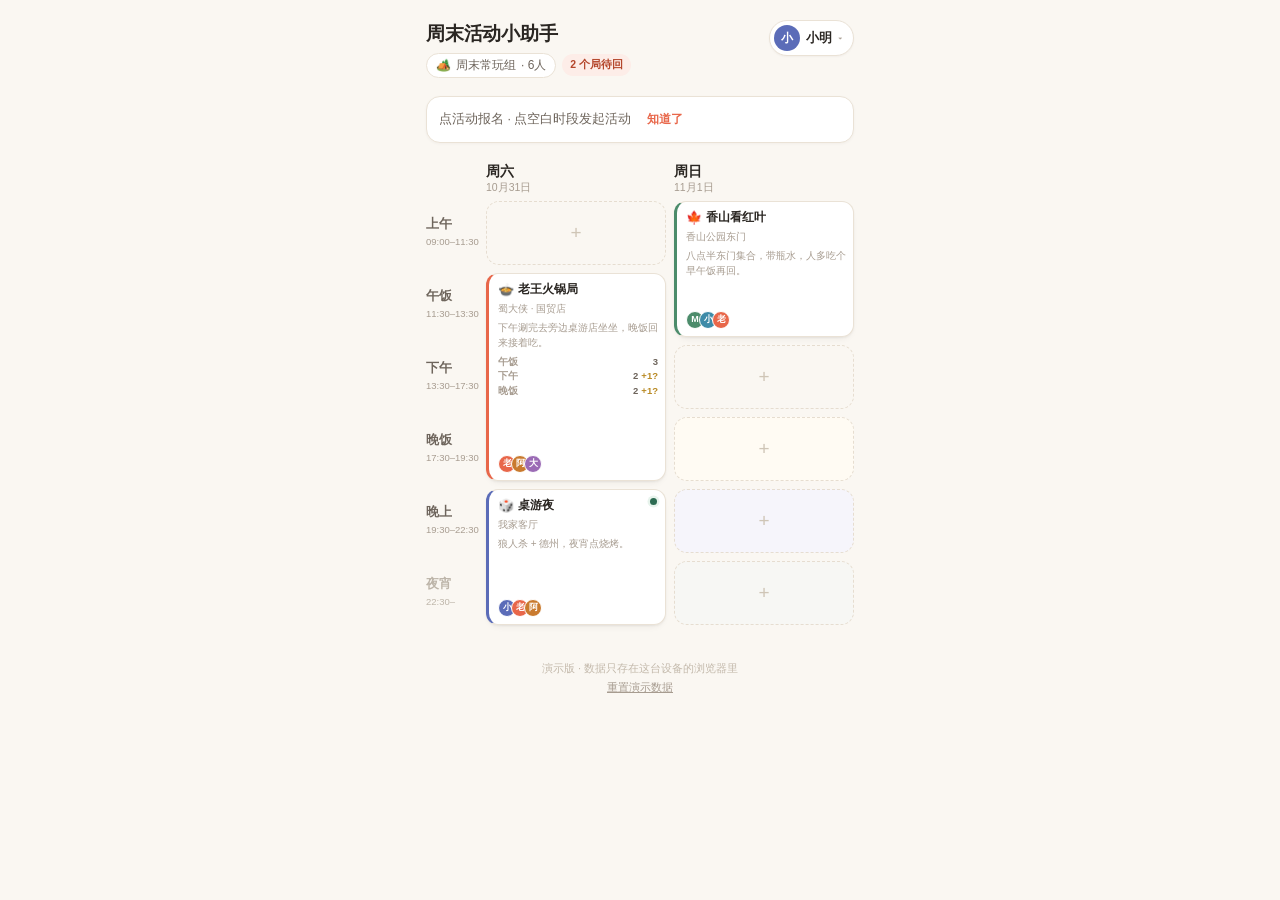
==== index.html @ 02380b5f "Add files via upload" ====
<!DOCTYPE html>
<html lang="zh-CN">
<head>
<meta charset="UTF-8">
<meta name="viewport" content="width=device-width, initial-scale=1, viewport-fit=cover">
<meta name="theme-color" content="#FAF7F2">
<title>周末活动小助手</title>
<style>
:root{
  --bg:#FAF7F2;
  --card:#FFFFFF;
  --ink:#2A2622;
  --ink2:#6E655C;
  --ink3:#A79C90;
  --line:#EAE2D6;
  --accent:#E8674A;
  --accent-soft:#FDEDE8;
  --green:#3E7C68;
  --meal:#FFFBF3;
  --night:#F6F5FB;
  --late:#F7F7F4;
  --radius:16px;
  --font:-apple-system,BlinkMacSystemFont,"PingFang SC","Microsoft YaHei","Segoe UI",sans-serif;
}
*{box-sizing:border-box;-webkit-tap-highlight-color:transparent}
html,body{margin:0;padding:0}
body{
  background:var(--bg);color:var(--ink);font-family:var(--font);
  font-size:15px;line-height:1.5;overscroll-behavior-y:contain;
  -webkit-font-smoothing:antialiased;
}
button{font-family:inherit;font-size:inherit;color:inherit;border:none;background:none;padding:0;cursor:pointer}
input{font-family:inherit;font-size:inherit;color:inherit}

.app{max-width:460px;margin:0 auto;padding:0 16px calc(96px + env(safe-area-inset-bottom))}

/* ---------- 顶部 ---------- */
.topbar{display:flex;align-items:flex-start;justify-content:space-between;gap:12px;padding:20px 0 4px}
.topbar-left{flex:1;min-width:0}
.brand{font-size:19px;font-weight:700;letter-spacing:-.2px}
.brand small{font-weight:500;color:var(--ink3);font-size:12px;margin-left:6px;letter-spacing:0}
.subline{margin-top:4px;font-size:12.5px;color:var(--ink2);display:flex;align-items:center;gap:6px;flex-wrap:wrap}
.group-chip{display:inline-flex;align-items:center;gap:5px;background:#fff;border:1px solid var(--line);border-radius:999px;padding:3px 9px;font-size:12px;color:var(--ink2)}
.group-chip:active{background:#F3EEE6}
.me-chip{display:flex;align-items:center;gap:6px;background:#fff;border:1px solid var(--line);border-radius:999px;padding:4px 10px 4px 4px;flex:none;box-shadow:0 1px 2px rgba(42,38,34,.04)}
.me-chip:active{background:#F7F3EC}
.me-chip .nm{font-size:12.5px;font-weight:600;max-width:64px;overflow:hidden;text-overflow:ellipsis;white-space:nowrap}
.me-chip .caret{font-size:9px;color:var(--ink3)}

.avatar{
  width:26px;height:26px;border-radius:50%;display:inline-grid;place-items:center;
  font-size:11.5px;font-weight:700;color:#fff;flex:none;letter-spacing:0;
}
.avatar.sm{width:22px;height:22px;font-size:10.5px}

/* ---------- 提示条 ---------- */
.hint{
  display:flex;align-items:center;gap:10px;background:#fff;border:1px solid var(--line);
  border-radius:14px;padding:10px 12px;margin-top:14px;font-size:12.5px;color:var(--ink2);
  box-shadow:0 1px 3px rgba(42,38,34,.04);line-height:1.45;
}
.hint b{color:var(--ink);font-weight:600}
.hint button{flex:none;font-size:12px;color:var(--accent);font-weight:600;padding:4px 6px}
.pending-note{
  display:inline-flex;align-items:center;gap:3px;
  font-size:10.5px;color:#B4462B;background:var(--accent-soft);
  border-radius:999px;padding:3px 8px;font-weight:600;white-space:nowrap;
}
.pending-note b{font-weight:800}

/* ---------- 日期 ---------- */
.day{margin-top:22px}
.day-head{display:flex;align-items:baseline;gap:8px;margin-bottom:10px;padding-left:2px}
.day-name{font-size:15px;font-weight:700}
.day-date{font-size:12.5px;color:var(--ink3);font-variant-numeric:tabular-nums}
.day-tag{margin-left:auto;font-size:11px;color:var(--ink3);background:#fff;border:1px solid var(--line);border-radius:999px;padding:2px 8px}

/* ---------- 周视图 ---------- */
.week{margin-top:20px}
.week-head{display:grid;grid-template-columns:52px 1fr 1fr;gap:8px;align-items:end;padding-bottom:7px}
.wh-day{display:flex;flex-direction:column;line-height:1.2;min-width:0}
.wh-day b{font-size:14px;font-weight:700}
.wh-day span{font-size:10.5px;color:var(--ink3);margin-top:2px;font-variant-numeric:tabular-nums}
.week-grid{display:grid;grid-template-columns:52px 1fr 1fr;grid-auto-rows:64px;gap:8px;position:relative}

.slot-label{display:flex;flex-direction:column;justify-content:center;padding-right:2px;min-width:0}
.slot-label .bl{font-size:12.5px;font-weight:650;color:var(--ink2);white-space:nowrap;line-height:1.2}
.slot-label .bt{font-size:9.5px;color:var(--ink3);font-variant-numeric:tabular-nums;margin-top:3px;white-space:nowrap}
.slot-label[data-kind="late"] .bl,.slot-label[data-kind="late"] .bt{color:#BDB5A9}

.slot{
  border-radius:13px;border:1.5px dashed transparent;position:relative;
  z-index:0;transition:background .14s,border-color .14s,box-shadow .14s;
}
.slot[data-kind="meal"]{background:var(--meal)}
.slot[data-kind="night"]{background:var(--night)}
.slot[data-kind="late"]{background:var(--late)}
.slot.free{border-color:#E6DDD0}
.slot.free::after{
  content:"+";position:absolute;inset:0;display:grid;place-items:center;
  font-size:19px;font-weight:300;color:#CFC5B6;
}
.slot.free:active{background:#F5EFE5}
.slot.insel{background:var(--accent-soft);border-color:var(--accent);border-style:solid;box-shadow:0 0 0 3px rgba(232,103,74,.10)}
.slot.insel::after{color:var(--accent);font-weight:400}
.slot.taken{background:transparent;border-color:transparent}

/* ---------- 活动卡片 ---------- */
.act{
  position:relative;z-index:1;display:flex;flex-direction:column;
  background:var(--card);border-radius:12px;border:1px solid var(--line);
  border-left:3px solid var(--c,var(--accent));
  padding:8px 7px 7px 9px;overflow:hidden;text-align:left;
  box-shadow:0 1px 2px rgba(42,38,34,.05),0 4px 10px -6px rgba(42,38,34,.16);
  transition:transform .12s;
}
.act:active{transform:scale(.97)}
.act-top{display:flex;align-items:flex-start;gap:4px;min-width:0;padding-right:11px}
.act-emoji{font-size:13px;line-height:1.25;flex:none}
.act-name{
  font-size:12px;font-weight:700;letter-spacing:-.1px;line-height:1.3;
  display:-webkit-box;-webkit-line-clamp:2;-webkit-box-orient:vertical;overflow:hidden;
}
.act-place{margin-top:3px;font-size:10px;color:var(--ink3);white-space:nowrap;overflow:hidden;text-overflow:ellipsis}
.act-bottom{margin-top:auto;padding-top:5px;display:flex;align-items:center;gap:4px}
.pile{display:flex;align-items:center;min-width:0}
.pile .avatar{width:18px;height:18px;font-size:9px;border:1.5px solid #fff;margin-left:-5px}
.pile .avatar:first-child{margin-left:0}
.pile .more{
  width:18px;height:18px;border-radius:50%;background:#F1EBE2;color:var(--ink2);
  display:inline-grid;place-items:center;font-size:8.5px;font-weight:700;border:1.5px solid #fff;margin-left:-5px;
}
.st-dot{position:absolute;top:8px;right:8px;width:7px;height:7px;border-radius:50%;flex:none}
.st-dot.in{background:#2C6B52;box-shadow:0 0 0 2.5px #E7F3EC}
.st-dot.maybe{background:#D9A93C;box-shadow:0 0 0 2.5px #FFF4DC}
.act[data-span="1"] .act-place{display:none}
.act[data-span="1"] .act-name{font-size:11.5px}
.act-note{
  margin-top:5px;font-size:10px;color:var(--ink3);line-height:1.45;
  display:-webkit-box;-webkit-line-clamp:3;-webkit-box-orient:vertical;overflow:hidden;
}
.mini-segs{margin-top:6px;display:flex;flex-direction:column;gap:2px}
.mseg{display:flex;align-items:center;gap:3px;font-size:9.5px;color:var(--ink3);line-height:1.3}
.mseg .ml{flex:1;font-weight:600;white-space:nowrap;overflow:hidden;text-overflow:ellipsis}
.mseg .mn{font-weight:700;color:var(--ink2);font-variant-numeric:tabular-nums}
.mseg .mq{color:#B98A24;font-weight:600}
.mseg.mi-in .mn{color:#2C6B52}
.mseg.mi-maybe .mn{color:#9A6B12}
.act[data-span="1"] .act-note,
.act[data-span="1"] .mini-segs{display:none}

.act[data-span="1"] .act-sub{display:none}
.act[data-span="1"] .act-note{display:none}
.act-segs{margin-top:10px;display:flex;gap:5px;flex-wrap:wrap}
.seg{display:inline-flex;align-items:center;gap:3px;background:#F6F1E8;border-radius:7px;padding:2px 6px;font-size:10.5px;color:var(--ink3);line-height:1.45;white-space:nowrap}
.seg .sl{font-weight:600}
.seg .sn{font-weight:700;color:var(--ink2);font-variant-numeric:tabular-nums}
.seg .q{color:#B98A24;font-weight:600}
.seg.mine-in{background:#E7F3EC;color:#2C6B52}
.seg.mine-in .sn{color:#2C6B52}
.seg.mine-maybe{background:#FFF4DC;color:#9A6B12}
.seg.mine-maybe .sn{color:#9A6B12}
.seg.mine-out{background:#EDE7DD;color:#8A8178}
.seg.mine-out .sn{color:#8A8178}
.seg.ghost{background:transparent;border:1px dashed #D9CFBF;color:var(--ink3)}
.seg.ghost .sn{color:var(--ink3)}
.act[data-span="1"] .act-segs{display:none}
.act[data-span="1"] .act-bottom{padding-top:6px}
.act[data-span="1"] .act-name{font-size:13.5px}
.act[data-span="1"] .act-emoji{font-size:14px}

/* ---------- 选择浮条 ---------- */
.selectbar{
  position:fixed;left:50%;bottom:18px;transform:translate(-50%,calc(100% + 32px));
  width:calc(100% - 32px);max-width:428px;z-index:40;opacity:0;
  background:#2A2622;color:#fff;border-radius:16px;padding:11px 12px 11px 16px;
  display:flex;align-items:center;gap:10px;
  box-shadow:0 10px 30px -8px rgba(42,38,34,.5);
  transition:transform .22s cubic-bezier(.2,.8,.3,1),opacity .18s;
}
.selectbar.on{transform:translate(-50%,0);opacity:1;pointer-events:auto}
.selectbar .txt{flex:1;min-width:0}
.selectbar .t1{font-size:13px;font-weight:650;white-space:nowrap;overflow:hidden;text-overflow:ellipsis}
.selectbar .t2{font-size:11px;color:rgba(255,255,255,.55);margin-top:1px}
.selectbar .go{background:#fff;color:#2A2622;border-radius:11px;padding:8px 14px;font-size:13px;font-weight:700;flex:none}
.selectbar .go:active{background:#EDE7DE}
.selectbar .cancel{color:rgba(255,255,255,.6);font-size:13px;padding:6px;flex:none}

/* ---------- 抽屉 ---------- */
.scrim{
  position:fixed;inset:0;background:rgba(42,38,34,.34);z-index:50;
  opacity:0;pointer-events:none;transition:opacity .22s;
}
.scrim.on{opacity:1;pointer-events:auto}
.sheet{
  position:fixed;left:0;right:0;bottom:0;z-index:60;margin:0 auto;max-width:460px;
  background:var(--bg);border-radius:22px 22px 0 0;
  transform:translateY(102%);transition:transform .26s cubic-bezier(.2,.8,.3,1);
  max-height:88vh;display:flex;flex-direction:column;
  box-shadow:0 -12px 40px -10px rgba(42,38,34,.3);
}
.sheet.on{transform:translateY(0)}
.sheet-handle{width:36px;height:4px;border-radius:99px;background:#DED5C7;margin:9px auto 0;flex:none}
.sheet-head{display:flex;align-items:flex-start;gap:10px;padding:14px 20px 6px;flex:none}
.sheet-title{font-size:18px;font-weight:700;letter-spacing:-.2px;flex:1;min-width:0;line-height:1.35}
.sheet-title .em{margin-right:6px}
.x{width:30px;height:30px;border-radius:50%;background:#EDE6DB;color:var(--ink2);display:grid;place-items:center;font-size:16px;flex:none;margin-top:-1px}
.x:active{background:#E2D9CC}
.sheet-body{padding:4px 20px 26px;overflow-y:auto;-webkit-overflow-scrolling:touch}

.meta-row{display:flex;align-items:flex-start;gap:8px;font-size:13px;color:var(--ink2);margin-top:7px;line-height:1.45}
.meta-row .ic{flex:none;width:16px;text-align:center;opacity:.8}
.note{
  margin-top:12px;background:#fff;border:1px solid var(--line);border-radius:13px;
  padding:10px 12px;font-size:12.5px;color:var(--ink2);line-height:1.55;
}
.sec-h{font-size:12px;font-weight:700;color:var(--ink3);letter-spacing:.06em;margin:22px 0 9px}

/* 参与者分组 */
.bgroup{background:#fff;border:1px solid var(--line);border-radius:13px;padding:10px 12px;margin-bottom:8px}
.bg-head{display:flex;align-items:baseline;gap:7px;font-size:12px;color:var(--ink3);margin-bottom:7px}
.bg-head b{font-size:12.5px;color:var(--ink);font-weight:650}
.bg-head .cnt{margin-left:auto;font-size:11px}
.chips{display:flex;flex-wrap:wrap;gap:6px}
.chip{
  display:inline-flex;align-items:center;gap:5px;background:#F7F2EA;border-radius:999px;
  padding:2px 9px 2px 2px;font-size:12px;color:var(--ink);
}
.chip .avatar{width:20px;height:20px;font-size:9.5px}
.chip.maybe{background:#FFF6E4;color:#8B6314;border:1px dashed #E8CD93;padding:2px 9px}
.chip.maybe .avatar{opacity:.55}
.chip.host::after{content:"发起";font-size:9px;background:var(--accent);color:#fff;border-radius:99px;padding:1px 5px;margin-left:1px}
.chip .q{font-size:10px;opacity:.8}
.empty-note{font-size:12px;color:var(--ink3);padding:2px 0}
.silent{margin-top:9px;font-size:11.5px;color:var(--ink3);line-height:1.5}

/* 我的选择 */
.me-row{
  display:flex;align-items:center;gap:8px;background:#fff;border:1px solid var(--line);
  border-radius:13px;padding:9px 10px 9px 13px;margin-bottom:8px;
}
.me-row .lbl{flex:1;min-width:0}
.me-row .l1{font-size:13px;font-weight:650}
.me-row .l2{font-size:10.5px;color:var(--ink3);margin-top:1px;font-variant-numeric:tabular-nums}
.btn-grp{display:flex;gap:4px;flex:none}
.tbtn{border-radius:9px;padding:6px 9px;font-size:11.5px;font-weight:650;background:#F3EEE6;color:var(--ink2);border:1px solid transparent;transition:all .12s;white-space:nowrap}
.tbtn:active{transform:scale(.96)}
.tbtn.on-in{background:#2C6B52;color:#fff}
.tbtn.on-maybe{background:#FFF0CC;color:#8B6314;border-color:#E8CD93}
.tbtn.on-out{background:#E7E1D7;color:#5F574E}
.legend{display:flex;gap:12px;margin:-3px 0 10px;font-size:10.5px;color:var(--ink3)}
.lg{display:inline-flex;align-items:center;gap:4px}
.lg::before{content:"";width:9px;height:9px;border-radius:3px;display:inline-block;flex:none}
.lg.in::before{background:#2C6B52}
.lg.maybe::before{background:#E8B84B}
.lg.out::before{background:#C3B9AB}
.lg.none::before{background:#fff;border:1px dashed #C3B9AB}

.all-in{
  width:100%;background:#fff;border:1px dashed #D9CFBF;border-radius:13px;padding:10px;
  font-size:12.5px;color:var(--ink2);font-weight:600;margin-top:2px;
}
.all-in:active{background:#F7F2EA}
.share-row{display:flex;gap:8px;margin-top:10px}
.ghost-btn{flex:1;background:#fff;border:1px solid var(--line);border-radius:12px;padding:11px 8px;font-size:12.5px;font-weight:650;color:var(--ink2)}
.ghost-btn:active{background:#F7F2EA}

/* 手动复制弹层 */
.copy-overlay{position:fixed;inset:0;background:rgba(42,38,34,.42);z-index:90;display:grid;place-items:center;padding:20px}
.copy-box{background:var(--bg);border-radius:18px;padding:16px;width:100%;max-width:380px;box-shadow:0 20px 50px rgba(0,0,0,.3)}
.copy-title{font-size:13px;font-weight:650;margin-bottom:10px;color:var(--ink2)}
.copy-box textarea{
  width:100%;height:140px;border:1px solid var(--line);border-radius:12px;padding:11px;
  font-size:13px;line-height:1.6;resize:none;font-family:inherit;background:#fff;outline:none;color:var(--ink);
}
.copy-box .primary{margin-top:12px;box-shadow:none}

/* 创建表单 */
.form-label{font-size:12px;font-weight:700;color:var(--ink3);letter-spacing:.06em;margin:18px 0 8px}
.field{
  width:100%;background:#fff;border:1px solid var(--line);border-radius:13px;
  padding:12px 14px;font-size:15px;outline:none;transition:border-color .15s,box-shadow .15s;
}
.field::placeholder{color:#C3B9AB}
.field:focus{border-color:var(--accent);box-shadow:0 0 0 3px rgba(232,103,74,.10)}
.field.sm{font-size:13.5px;padding:10px 13px;margin-top:8px}
.emoji-row{display:flex;gap:6px;overflow-x:auto;padding:2px 0 4px;scrollbar-width:none}
.emoji-row::-webkit-scrollbar{display:none}
.emoji-pick{
  width:42px;height:42px;flex:none;border-radius:12px;background:#fff;border:1px solid var(--line);
  display:grid;place-items:center;font-size:20px;transition:all .12s;
}
.emoji-pick:active{transform:scale(.94)}
.emoji-pick.on{background:var(--accent-soft);border-color:var(--accent);box-shadow:0 0 0 3px rgba(232,103,74,.1)}
.span-pill{
  display:inline-flex;align-items:center;gap:7px;background:var(--accent-soft);color:#B4462B;
  border-radius:999px;padding:7px 13px;font-size:12.5px;font-weight:650;margin:2px 0 4px;
}
.primary{
  width:100%;background:var(--accent);color:#fff;border-radius:14px;padding:14px;
  font-size:15px;font-weight:700;margin-top:22px;box-shadow:0 6px 16px -6px rgba(232,103,74,.6);
}
.primary:active{background:#D95B3E}
.primary:disabled{background:#E5DDD2;color:#A79C90;box-shadow:none}

/* 人员列表 */
.plist{display:flex;flex-direction:column;gap:6px;margin-top:6px}
.prow{
  display:flex;align-items:center;gap:11px;background:#fff;border:1px solid var(--line);
  border-radius:13px;padding:10px 12px;text-align:left;width:100%;
}
.prow:active{background:#F7F2EA}
.prow .avatar{width:30px;height:30px;font-size:12px}
.prow .nm{font-size:14px;font-weight:600;flex:1}
.prow .tick{font-size:13px;color:var(--accent);font-weight:700}
.prow.on{border-color:var(--accent);background:var(--accent-soft)}
.sub-note{font-size:12px;color:var(--ink3);line-height:1.5;margin:2px 0 10px}

/* 小工具 */
.toast{
  position:fixed;left:50%;bottom:96px;transform:translate(-50%,16px);z-index:80;
  background:rgba(42,38,34,.92);color:#fff;border-radius:12px;padding:9px 15px;font-size:12.5px;
  opacity:0;pointer-events:none;transition:all .2s;white-space:nowrap;max-width:80vw;
}
.toast.on{opacity:1;transform:translate(-50%,0)}
.footer-note{text-align:center;font-size:11px;color:#C3B9AB;margin-top:34px;line-height:1.7}
.footer-note button{color:#A79C90;text-decoration:underline;font-size:11px}

@media (max-width:360px){
  .app{padding-left:12px;padding-right:12px}
  .timeline{grid-auto-rows:72px}
}
</style>
</head>
<body>

<div class="app">
  <header class="topbar">
    <div class="topbar-left">
      <div class="brand">周末活动小助手</div>
      <div class="subline">
        <button class="group-chip" data-action="open-group"><span id="groupEmoji">🏕️</span><span id="groupName">周末常玩组</span><span id="groupCount">· 6人</span></button>
        <span id="pendingMount"></span>
      </div>
    </div>
    <button class="me-chip" data-action="open-me">
      <span class="avatar" id="meAvatar">小</span>
      <span class="nm" id="meName">小明</span>
      <span class="caret">▾</span>
    </button>
  </header>

  <div id="hintMount"></div>
  <main id="days"></main>

  <div class="footer-note" id="footerMount"></div>
</div>

<div class="selectbar" id="selectbar"></div>
<div class="scrim" id="scrim" data-action="close-sheet"></div>
<div class="sheet" id="sheet"></div>
<div class="toast" id="toast"></div>

<script>
/* =========================================================
   周末活动小助手 — 单文件 demo
   数据只存在本机浏览器，没有后端。
   ========================================================= */

const WEEKEND = {
  sat:{ name:"周六", date:"10月31日" },
  sun:{ name:"周日", date:"11月1日" }
};

const BLOCKS = [
  { id:"am",     label:"上午", time:"09:00–11:30", kind:"normal" },
  { id:"lunch",  label:"午饭", time:"11:30–13:30", kind:"meal"   },
  { id:"pm",     label:"下午", time:"13:30–17:30", kind:"normal" },
  { id:"dinner", label:"晚饭", time:"17:30–19:30", kind:"meal"   },
  { id:"eve",    label:"晚上", time:"19:30–22:30", kind:"night"  },
  { id:"late",   label:"夜宵", time:"22:30–",      kind:"late"   }
];

const PEOPLE = [
  { id:"p1", name:"老王",  color:"#E8674A" },
  { id:"p2", name:"阿花",  color:"#C97A2E" },
  { id:"p3", name:"小明",  color:"#5B6CB8" },
  { id:"p4", name:"Momo",  color:"#4C8C6B" },
  { id:"p5", name:"大头",  color:"#9B6BB5" },
  { id:"p6", name:"小鹿",  color:"#3E8BA8" }
];

const STORAGE_KEY = "weekend-helper-v1";

const SEED = {
  groupName:"周末常玩组",
  groupEmoji:"🏕️",
  meId:"p3",
  hintDismissed:false,
  activities:[
    {
      id:"a1", title:"老王火锅局", emoji:"🍲", color:"#E8674A",
      day:"sat", blocks:["lunch","pm","dinner"], host:"p1",
      place:"蜀大侠 · 国贸店",
      note:"下午涮完去旁边桌游店坐坐，晚饭回来接着吃。",
      joined:{
        p1:{ lunch:"in", pm:"in", dinner:"in" },
        p2:{ lunch:"in", pm:"maybe", dinner:"in" },
        p5:{ lunch:"in", pm:"in", dinner:"maybe" }
      }
    },
    {
      id:"a2", title:"香山看红叶", emoji:"🍁", color:"#4C8C6B",
      day:"sun", blocks:["am","lunch"], host:"p4",
      place:"香山公园东门",
      note:"八点半东门集合，带瓶水，人多吃个早午饭再回。",
      joined:{
        p4:{ am:"in", lunch:"in" },
        p6:{ am:"in", lunch:"maybe" },
        p1:{ am:"maybe" }
      }
    },
    {
      id:"a3", title:"桌游夜", emoji:"🎲", color:"#5B6CB8",
      day:"sat", blocks:["eve","late"], host:"p3",
      place:"我家客厅",
      note:"狼人杀 + 德州，夜宵点烧烤。",
      joined:{
        p3:{ eve:"in", late:"maybe" },
        p1:{ eve:"in", late:"in" },
        p2:{ eve:"in" }
      }
    }
  ]
};

/* ---------------- 状态 ---------------- */
let state = loadState();
let sel = null;              // { day, start, end }
let sheetMode = null;        // "detail" | "create" | "me" | "group"
let lastSheetMode = null;
let activeActId = null;
let draft = null;            // { day, blocks:[], emoji, color }

function clone(o){ return JSON.parse(JSON.stringify(o)); }

function loadState(){
  try{
    const raw = localStorage.getItem(STORAGE_KEY);
    if(raw) return JSON.parse(raw);
  }catch(e){}
  return clone(SEED);
}
function saveState(){
  try{ localStorage.setItem(STORAGE_KEY, JSON.stringify(state)); }catch(e){}
}

/* ---------------- 小工具 ---------------- */
function person(id){ return PEOPLE.find(p=>p.id===id) || {id,name:"?",color:"#999"}; }
function actById(id){ return state.activities.find(a=>a.id===id); }
function blockIdx(id){ return BLOCKS.findIndex(b=>b.id===id); }
function blockBy(id){ return BLOCKS[blockIdx(id)]; }
function esc(s){
  return String(s==null?"":s).replace(/[&<>"']/g,c=>({"&":"&amp;","<":"&lt;",">":"&gt;",'"':"&quot;","'":"&#39;"}[c]));
}
function sameDayLabel(day){ return WEEKEND[day].name; }

function spanText(day, blocks){
  if(!blocks || !blocks.length) return "";
  const lo = blockIdx(blocks[0]);
  const hi = blockIdx(blocks[blocks.length-1]);
  const a = BLOCKS[lo], b = BLOCKS[hi];
  const range = lo===hi ? a.label : a.label+"–"+b.label;
  return WEEKEND[day].name + " · " + range;
}
function spanTimeText(blocks){
  const a = BLOCKS[blockIdx(blocks[0])];
  const b = BLOCKS[blockIdx(blocks[blocks.length-1])];
  return a.time.split("–")[0] + "–" + b.time.split("–")[1];
}
function avatarHTML(p, cls){
  return '<span class="avatar '+(cls||"")+'" style="background:'+p.color+'">'+esc(p.name.slice(0,1))+'</span>';
}

function toast(msg){
  const el = document.getElementById("toast");
  el.textContent = msg;
  el.classList.add("on");
  clearTimeout(toast._t);
  toast._t = setTimeout(()=>el.classList.remove("on"), 1800);
}

/* 复制到剪贴板：优先 Clipboard API，失败退回 execCommand */
async function copyText(text){
  try{
    await navigator.clipboard.writeText(text);
    return true;
  }catch(e){}
  try{
    const ta = document.createElement("textarea");
    ta.value = text;
    ta.style.position = "fixed";
    ta.style.top = "-1000px";
    document.body.appendChild(ta);
    ta.select();
    const ok = document.execCommand("copy");
    document.body.removeChild(ta);
    return ok;
  }catch(e){ return false; }
}

function inviteText(a){
  const lines = [];
  lines.push(a.emoji + " " + spanText(a.day, a.blocks) + " · " + a.title);
  if(a.place) lines.push("📍 " + a.place);
  if(a.note) lines.push(a.note);
  const n = Object.keys(a.joined).length;
  lines.push(n ? ("已经 " + n + " 人报名，来不来？") : "来不来？");
  return lines.join("\n");
}

function nudgeText(a){
  const silent = PEOPLE.filter(p => !a.joined[p.id] && p.id !== state.meId);
  return "还差你们 " + silent.length + " 个：" + silent.map(p=>p.name).join("、") + "\n" +
    spanText(a.day, a.blocks) + " · " + a.title + "\n来不来？点开选一下你能去的时段。";
}

/* 自动复制失败时的兜底：给一个可直接全选的文本框 */
function showCopyBox(text){
  const div = document.createElement("div");
  div.className = "copy-overlay";
  div.innerHTML =
    '<div class="copy-box">'+
      '<div class="copy-title">长按全选，复制这段文案</div>'+
      '<textarea readonly></textarea>'+
      '<button class="primary" data-copy-close>好了</button>'+
    '</div>';
  div.querySelector("textarea").value = text;
  document.body.appendChild(div);
  const ta = div.querySelector("textarea");
  setTimeout(()=>{ ta.focus(); ta.select(); }, 40);
  div.addEventListener("click", (e)=>{
    if(e.target === div || e.target.hasAttribute("data-copy-close")) div.remove();
  });
}

/* ---------------- 布局：给活动分配列 ---------------- */
function layoutDay(acts){
  const sorted = acts.slice().sort((a,b)=>blockIdx(a.blocks[0])-blockIdx(b.blocks[0]));
  const laneEnds = [];
  for(const a of sorted){
    const s = blockIdx(a.blocks[0]);
    const e = blockIdx(a.blocks[a.blocks.length-1]);
    let lane = laneEnds.findIndex(end => end < s);
    if(lane === -1){ lane = laneEnds.length; laneEnds.push(-1); }
    laneEnds[lane] = e;
    a._lane = lane; a._start = s; a._end = e;
  }
  return Math.max(1, laneEnds.length);
}

/* ---------------- 渲染：顶部 ---------------- */
function renderHeader(){
  document.getElementById("groupEmoji").textContent = state.groupEmoji;
  document.getElementById("groupName").textContent = state.groupName;
  document.getElementById("groupCount").textContent = "· " + PEOPLE.length + "人";
  const me = person(state.meId);
  const av = document.getElementById("meAvatar");
  av.style.background = me.color;
  av.textContent = me.name.slice(0,1);
  document.getElementById("meName").textContent = me.name;
  document.title = state.groupName + " · 周末活动小助手";

  const pending = state.activities.filter(a => !a.joined[state.meId]);
  const pm = document.getElementById("pendingMount");
  if(pending.length){
    pm.className = "pending-note";
    pm.innerHTML = '<b>'+pending.length+'</b> 个局待回';
  }else{
    pm.className = "";
    pm.innerHTML = "";
  }
}

function renderHint(){
  const m = document.getElementById("hintMount");
  if(state.hintDismissed){ m.innerHTML = ""; return; }
  m.innerHTML =
    '<div class="hint">'+
      '<span>点活动报名 · 点空白时段发起活动</span>'+
      '<button data-action="dismiss-hint">知道了</button>'+
    '</div>';
}

/* ---------------- 渲染：时间轴 ---------------- */
function renderDays(){
  const mount = document.getElementById("days");
  mount.innerHTML = renderWeek() + renderFooter();
}

function renderFooter(){
  return '<div class="footer-note">'+
    '演示版 · 数据只存在这台设备的浏览器里<br>'+
    '<button data-action="reset">重置演示数据</button>'+
  '</div>';
}

/* 周六、周日两列并行 */
function renderWeek(){
  let h = '<section class="week">';

  h += '<div class="week-head"><div></div>'+
       '<div class="wh-day"><b>周六</b><span>10月31日</span></div>'+
       '<div class="wh-day"><b>周日</b><span>11月1日</span></div></div>';

  h += '<div class="week-grid">';

  const occupied = { sat:new Set(), sun:new Set() };
  state.activities.forEach(a => a.blocks.forEach(b => occupied[a.day].add(b)));

  BLOCKS.forEach((b,i)=>{
    h += '<div class="slot-label" data-kind="'+b.kind+'" style="grid-row:'+(i+1)+';grid-column:1">'+
           '<span class="bl">'+b.label+'</span><span class="bt">'+b.time+'</span>'+
         '</div>';

    ["sat","sun"].forEach((day,ci)=>{
      const taken = occupied[day].has(b.id);
      let inSel = false;
      if(sel && sel.day === day){
        const lo = Math.min(sel.start, sel.end), hi = Math.max(sel.start, sel.end);
        inSel = i >= lo && i <= hi;
      }
      const cls = taken ? "slot taken" : ("slot free" + (inSel ? " insel" : ""));
      h += '<div class="'+cls+'" data-day="'+day+'" data-index="'+i+'" data-block="'+b.id+'" data-kind="'+b.kind+'" '+
           'style="grid-row:'+(i+1)+';grid-column:'+(ci+2)+'"></div>';
    });
  });

  ["sat","sun"].forEach((day,ci)=>{
    state.activities.filter(a=>a.day===day).forEach(a=>{
      const s = blockIdx(a.blocks[0]);
      const e = blockIdx(a.blocks[a.blocks.length-1]);
      h += renderActCard(a, ci+2, s, e);
    });
  });

  h += '</div></section>';
  return h;
}

function renderActCard(a, col, s, e){
  const mine = myStatusOf(a);
  const joiners = Object.keys(a.joined).filter(pid =>
    Object.values(a.joined[pid]).some(v => v==="in" || v==="maybe")
  );
  const shown = joiners.slice(0,3);
  const more = joiners.length - shown.length;

  let pile = shown.map(id=>avatarHTML(person(id))).join("");
  if(more > 0) pile += '<span class="more">+'+more+'</span>';

  let dot = "";
  if(mine === "in") dot = '<span class="st-dot in"></span>';
  else if(mine === "maybe") dot = '<span class="st-dot maybe"></span>';

  const span = e - s + 1;
  const noteHTML = (span >= 2 && a.note) ? '<div class="act-note">'+esc(a.note)+'</div>' : '';
  const segsHTML = span >= 3 ? renderMiniSegs(a) : '';

  return '<article class="act" data-action="open-act" data-id="'+a.id+'" data-span="'+span+'" '+
    'style="grid-row:'+(s+1)+'/'+(e+2)+';grid-column:'+col+';--c:'+a.color+'">'+
      dot+
      '<div class="act-top"><span class="act-emoji">'+a.emoji+'</span><span class="act-name">'+esc(a.title)+'</span></div>'+
      (span >= 2 && a.place ? '<div class="act-place">'+esc(a.place)+'</div>' : '')+
      noteHTML+
      segsHTML+
      '<div class="act-bottom"><div class="pile">'+pile+'</div></div>'+
    '</article>';
}

/* 卡片里的迷你分时段人数（窄列竖排） */
function renderMiniSegs(a){
  const rows = a.blocks.map(bid=>{
    const b = blockBy(bid);
    let ins = 0, maybes = 0;
    Object.keys(a.joined).forEach(pid=>{
      const st = a.joined[pid][bid];
      if(st === "in") ins++;
      else if(st === "maybe") maybes++;
    });
    const mine = (a.joined[state.meId] || {})[bid];
    let cls = "";
    if(mine === "in") cls = " mi-in";
    else if(mine === "maybe") cls = " mi-maybe";
    const tail = maybes ? '<span class="mq">+'+maybes+'?</span>' : "";
    return '<div class="mseg'+cls+'"><span class="ml">'+b.label+'</span><span class="mn">'+(ins || "—")+'</span>'+tail+'</div>';
  });
  return '<div class="mini-segs">'+rows.join("")+'</div>';
}

function myStatusOf(a){
  const m = a.joined[state.meId];
  if(!m) return null;
  const vals = Object.values(m);
  if(vals.includes("in")) return "in";
  if(vals.includes("maybe")) return "maybe";
  if(a.blocks.every(b => m[b] === "out")) return "out";
  return null;
}

/* 卡片上的分时段参与概览 */
function renderActSegs(a){
  const rows = a.blocks.map(bid=>{
    const b = blockBy(bid);
    let ins = 0, maybes = 0;
    Object.keys(a.joined).forEach(pid=>{
      const st = a.joined[pid][bid];
      if(st === "in") ins++;
      else if(st === "maybe") maybes++;
    });
    const mine = (a.joined[state.meId] || {})[bid];
    let cls = "";
    if(mine === "in") cls = " mine-in";
    else if(mine === "maybe") cls = " mine-maybe";
    else if(mine === "out") cls = " mine-out";
    const num = ins ? String(ins) : "—";
    const tail = maybes ? '<span class="q">+'+maybes+'?</span>' : "";
    return '<span class="seg'+cls+'"><span class="sl">'+b.label+'</span><span class="sn">'+num+'</span>'+tail+'</span>';
  });
  const silent = Math.max(0, PEOPLE.length - Object.keys(a.joined).length);
  if(silent > 0) rows.push('<span class="seg ghost">还差 '+silent+' 人</span>');
  return '<div class="act-segs">'+rows.join("")+'</div>';
}

/* ---------------- 选择浮条 ---------------- */
function renderSelectBar(){
  const bar = document.getElementById("selectbar");
  if(!sel){ bar.classList.remove("on"); bar.innerHTML=""; return; }

  const lo = Math.min(sel.start, sel.end);
  const hi = Math.max(sel.start, sel.end);
  const blocks = BLOCKS.slice(lo, hi+1).map(b=>b.id);
  const n = hi-lo+1;

  bar.classList.add("on");
  bar.innerHTML =
    '<div class="txt">'+
      '<div class="t1">'+spanText(sel.day, blocks)+'</div>'+
      '<div class="t2">'+n+' 个时段 · '+spanTimeText(blocks)+'</div>'+
    '</div>'+
    '<button class="cancel" data-action="clear-sel">取消</button>'+
    '<button class="go" data-action="new-act">发起活动</button>';
}

/* ---------------- 抽屉 ---------------- */
function openSheet(mode, actId){
  sheetMode = mode;
  activeActId = actId || null;
  document.getElementById("scrim").classList.add("on");
  document.getElementById("sheet").classList.add("on");
  renderSheet();
}
function closeSheet(){
  sheetMode = null; activeActId = null; draft = null;
  document.getElementById("scrim").classList.remove("on");
  document.getElementById("sheet").classList.remove("on");
}

function renderSheet(){
  const sheet = document.getElementById("sheet");
  if(!sheetMode){ sheet.innerHTML = ""; lastSheetMode = null; return; }

  const prevBody = sheet.querySelector(".sheet-body");
  const keepScroll = (lastSheetMode === sheetMode && prevBody) ? prevBody.scrollTop : 0;

  let body = "";
  if(sheetMode==="detail") body = renderDetail(actById(activeActId));
  else if(sheetMode==="create") body = renderCreate();
  else if(sheetMode==="me") body = renderMePicker();
  else if(sheetMode==="group") body = renderGroup();

  sheet.innerHTML = '<div class="sheet-handle"></div>' + body;

  const nextBody = sheet.querySelector(".sheet-body");
  if(nextBody) nextBody.scrollTop = keepScroll;
  lastSheetMode = sheetMode;
}

/* ---------- 活动详情 ---------- */
function renderDetail(a){
  if(!a) return "";
  const entries = Object.keys(a.joined);
  const active = entries.filter(pid => Object.values(a.joined[pid]).some(v => v==="in" || v==="maybe"));
  let inCount = 0, maybeCount = 0;
  active.forEach(pid=>{
    const vals = Object.values(a.joined[pid]);
    if(vals.includes("in")) inCount++;
    else maybeCount++;
  });
  const host = person(a.host);

  let h = '<div class="sheet-head">'+
    '<div class="sheet-title"><span class="em">'+a.emoji+'</span>'+esc(a.title)+'</div>'+
    '<button class="x" data-action="close-sheet">×</button>'+
  '</div>';

  h += '<div class="sheet-body">';
  h += '<div class="meta-row"><span class="ic">🕐</span><span>'+spanText(a.day, a.blocks)+'<br><span style="color:var(--ink3);font-size:12px">'+spanTimeText(a.blocks)+'</span></span></div>';
  h += '<div class="meta-row"><span class="ic">👤</span><span>'+esc(host.name)+' 发起</span></div>';
  if(a.place) h += '<div class="meta-row"><span class="ic">📍</span><span>'+esc(a.place)+'</span></div>';
  if(a.note) h += '<div class="note">'+esc(a.note)+'</div>';

  /* 谁去 */
  h += '<div class="sec-h">谁去 · 确定 '+inCount+(maybeCount?' · 待定 '+maybeCount:'')+'</div>';
  if(!active.length){
    h += '<div class="empty-note">还没有人报名，你可以当第一个。</div>';
  }else{
    a.blocks.forEach(bid=>{
      const b = blockBy(bid);
      const ins = [], maybes = [];
      entries.forEach(pid=>{
        const st = a.joined[pid][bid];
        if(st==="in") ins.push(pid);
        else if(st==="maybe") maybes.push(pid);
      });
      if(!ins.length && !maybes.length) return;

      h += '<div class="bgroup"><div class="bg-head"><b>'+b.label+'</b><span>'+b.time+'</span>'+
           '<span class="cnt">'+(ins.length+maybes.length)+' 人</span></div><div class="chips">';
      ins.forEach(pid=>{
        const p = person(pid);
        h += '<span class="chip '+(pid===a.host?"host":"")+'">'+avatarHTML(p)+esc(p.name)+'</span>';
      });
      maybes.forEach(pid=>{
        const p = person(pid);
        h += '<span class="chip maybe">'+avatarHTML(p)+esc(p.name)+'<span class="q">待定</span></span>';
      });
      h += '</div></div>';
    });

    const silent = PEOPLE.filter(p=>!a.joined[p.id]);
    if(silent.length){
      h += '<div class="silent">还没表态：'+silent.map(p=>esc(p.name)).join("、")+'</div>';
    }
  }

  /* 我的选择 */
  h += '<div class="sec-h">我要参加哪些时段？</div>';
  h += '<div class="legend"><span class="lg in">参加</span><span class="lg maybe">待定</span><span class="lg out">不去</span><span class="lg none">没表态</span></div>';
  const mine = a.joined[state.meId] || {};

  a.blocks.forEach(bid=>{
    const b = blockBy(bid);
    const st = mine[bid] || "";
    h += '<div class="me-row">'+
      '<div class="lbl"><div class="l1">'+b.label+'</div><div class="l2">'+b.time+'</div></div>'+
      '<div class="btn-grp">'+
        '<button class="tbtn '+(st==="in"?"on-in":"")+'" data-action="set-status" data-id="'+a.id+'" data-block="'+bid+'" data-status="in">参加</button>'+
        '<button class="tbtn '+(st==="maybe"?"on-maybe":"")+'" data-action="set-status" data-id="'+a.id+'" data-block="'+bid+'" data-status="maybe">待定</button>'+
        '<button class="tbtn '+(st==="out"?"on-out":"")+'" data-action="set-status" data-id="'+a.id+'" data-block="'+bid+'" data-status="out">不去</button>'+
      '</div>'+
    '</div>';
  });

  h += '<button class="all-in" data-action="all-in" data-id="'+a.id+'">全部时段都参加</button>';

  const silentList = PEOPLE.filter(p=>!a.joined[p.id] && p.id !== state.meId);
  h += '<div class="share-row">';
  h += '<button class="ghost-btn" data-action="copy-invite" data-id="'+a.id+'">复制邀请文案</button>';
  if(silentList.length){
    h += '<button class="ghost-btn" data-action="nudge" data-id="'+a.id+'">催一下 '+silentList.length+' 人</button>';
  }
  h += '</div>';

  h += '</div>';
  return h;
}

/* ---------- 创建活动 ---------- */
function renderCreate(){
  if(!draft) return "";

  const blocks = draft.blocks;
  let h = '<div class="sheet-head">'+
    '<div class="sheet-title">发起新活动</div>'+
    '<button class="x" data-action="close-sheet">×</button>'+
  '</div>';

  h += '<div class="sheet-body">';
  h += '<div class="span-pill">🕐 '+spanText(draft.day, blocks)+'</div>';
  h += '<div style="font-size:11.5px;color:var(--ink3);margin:4px 0 0">'+spanTimeText(blocks)+' · 共 '+blocks.length+' 个时段</div>';

  h += '<div class="form-label">活动名称</div>';
  h += '<input class="field" id="fTitle" maxlength="20" placeholder="比如：老王火锅局" autocomplete="off">';

  h += '<div class="form-label">图标</div>';
  h += '<div class="emoji-row" id="fEmoji">';
  ["🍲","🍜","🍢","🍻","🎲","🎬","🍁","🏸","🥾","🎮","☕","🎤"].forEach(e=>{
    h += '<button class="emoji-pick '+(draft.emoji===e?"on":"")+'" data-action="pick-emoji" data-emoji="'+e+'">'+e+'</button>';
  });
  h += '</div>';

  h += '<div class="form-label">地点（可选）</div>';
  h += '<input class="field sm" id="fPlace" maxlength="24" placeholder="比如：蜀大侠 · 国贸店" autocomplete="off">';

  h += '<div class="form-label">补充说明（可选）</div>';
  h += '<input class="field sm" id="fNote" maxlength="60" placeholder="比如：下午去旁边桌游店" autocomplete="off">';

  h += '<button class="primary" data-action="create-act">发起活动，喊人报名</button>';
  h += '<div class="footer-note" style="margin-top:14px">发起后，群里的人点进活动就能选自己参加哪几段。</div>';
  h += '</div>';
  return h;
}

/* ---------- 身份选择 ---------- */
function renderMePicker(){
  let h = '<div class="sheet-head">'+
    '<div class="sheet-title">你是谁？</div>'+
    '<button class="x" data-action="close-sheet">×</button>'+
  '</div>';
  h += '<div class="sheet-body">';
  h += '<div class="sub-note">正式版里，这一步由微信身份自动完成。demo 里选一个人，体验他的视角。</div>';
  h += '<div class="plist">';
  PEOPLE.forEach(p=>{
    h += '<button class="prow '+(p.id===state.meId?"on":"")+'" data-action="set-me" data-id="'+p.id+'">'+
      avatarHTML(p) + '<span class="nm">'+esc(p.name)+'</span>'+
      (p.id===state.meId?'<span class="tick">当前</span>':'')+
    '</button>';
  });
  h += '</div></div>';
  return h;
}

/* ---------- 群组 ---------- */
function renderGroup(){
  let h = '<div class="sheet-head">'+
    '<div class="sheet-title"><span class="em">'+state.groupEmoji+'</span>'+esc(state.groupName)+'</div>'+
    '<button class="x" data-action="close-sheet">×</button>'+
  '</div>';
  h += '<div class="sheet-body">';
  h += '<div class="sub-note">群里固定这几个人。发活动时不用每次重新找人，一次拉群，之后一直用。</div>';
  h += '<div class="plist">';
  PEOPLE.forEach(p=>{
    h += '<div class="prow">'+avatarHTML(p)+'<span class="nm">'+esc(p.name)+'</span></div>';
  });
  h += '</div>';
  h += '<button class="all-in" style="margin-top:12px" data-action="fake-invite">＋ 邀请朋友加入群组</button>';
  h += '</div>';
  return h;
}

/* ---------------- 事件 ---------------- */
document.addEventListener("click", (e)=>{
  const el = e.target.closest("[data-action]");
  if(!el) return;
  const action = el.dataset.action;

  if(action==="dismiss-hint"){
    state.hintDismissed = true; saveState(); renderHint(); return;
  }
  if(action==="reset"){
    if(confirm("重置为演示数据？你刚才的报名会清掉。")){
      state = clone(SEED); saveState(); sel=null; closeSheet(); renderAll(); toast("已重置");
    }
    return;
  }
  if(action==="open-act"){
    openSheet("detail", el.dataset.id); return;
  }
  if(action==="close-sheet"){ closeSheet(); return; }
  if(action==="open-me"){ openSheet("me"); return; }
  if(action==="open-group"){ openSheet("group"); return; }
  if(action==="fake-invite"){ toast("正式版会生成一个群组链接"); return; }

  if(action==="copy-invite"){
    const a = actById(el.dataset.id);
    if(!a) return;
    const t = inviteText(a);
    copyText(t).then(ok => { if(ok) toast("邀请文案已复制，去群里粘贴"); else showCopyBox(t); });
    return;
  }

  if(action==="nudge"){
    const a = actById(el.dataset.id);
    if(!a) return;
    const t = nudgeText(a);
    copyText(t).then(ok => { if(ok) toast("催办文案已复制，去群里粘贴"); else showCopyBox(t); });
    return;
  }

  if(action==="set-me"){
    state.meId = el.dataset.id; saveState(); renderAll(); renderSheet(); return;
  }

  if(action==="clear-sel"){ sel = null; renderDays(); renderSelectBar(); return; }

  if(action==="new-act"){
    if(!sel) return;
    const lo = Math.min(sel.start, sel.end), hi = Math.max(sel.start, sel.end);
    const blocks = BLOCKS.slice(lo, hi+1).map(b=>b.id);
    // 检查是否和已有活动冲突
    const clash = state.activities.find(a=>a.day===sel.day && a.blocks.some(b=>blocks.includes(b)));
    if(clash){ toast("和「"+clash.title+"」时间重叠了"); return; }
    draft = { day:sel.day, blocks, emoji:"🍲" };
    sel = null;
    renderDays(); renderSelectBar();
    openSheet("create");
    return;
  }

  if(action==="pick-emoji"){
    draft.emoji = el.dataset.emoji;
    // 只更新选中态，避免输入框失焦重渲染
    document.querySelectorAll("#fEmoji .emoji-pick").forEach(b=>{
      b.classList.toggle("on", b.dataset.emoji===draft.emoji);
    });
    return;
  }

  if(action==="create-act"){
    const title = (document.getElementById("fTitle").value || "").trim();
    if(!title){ toast("先给活动起个名字"); document.getElementById("fTitle").focus(); return; }
    const place = (document.getElementById("fPlace").value || "").trim();
    const note  = (document.getElementById("fNote").value || "").trim();
    const colors = ["#E8674A","#4C8C6B","#5B6CB8","#9B6BB5","#C97A2E","#3E8BA8"];

    const a = {
      id:"a"+Date.now(),
      title, emoji:draft.emoji, color:colors[state.activities.length % colors.length],
      day:draft.day, blocks:draft.blocks.slice(), host:state.meId,
      place, note,
      joined:{}
    };
    state.activities.push(a);
    saveState();
    draft = null;
    closeSheet();
    renderAll();
    toast("活动已发起");
    setTimeout(()=>openSheet("detail", a.id), 220);
    return;
  }

  if(action==="set-status"){
    const id = el.dataset.id, bid = el.dataset.block, st = el.dataset.status;
    const a = actById(id); if(!a) return;
    if(!a.joined[state.meId]) a.joined[state.meId] = {};
    const cur = a.joined[state.meId][bid];
    if(cur === st) delete a.joined[state.meId][bid];
    else a.joined[state.meId][bid] = st;
    if(!Object.keys(a.joined[state.meId]).length) delete a.joined[state.meId];
    saveState();
    renderDays();
    renderSheet();
    return;
  }

  if(action==="all-in"){
    const a = actById(el.dataset.id); if(!a) return;
    a.joined[state.meId] = {};
    a.blocks.forEach(b=>{ a.joined[state.meId][b] = "in"; });
    saveState();
    renderDays(); renderSheet(); toast("已全部参加");
    return;
  }
});

/* ---------------- 时间块点选 ---------------- */
document.addEventListener("click", (e)=>{
  const slot = e.target.closest(".slot.free");
  if(!slot) return;
  const day = slot.dataset.day;
  const idx = parseInt(slot.dataset.index,10);

  if(!sel || sel.day !== day){
    sel = { day, start:idx, end:idx };
  }else{
    if(idx === sel.start - 1) sel.start = idx;
    else if(idx === sel.end + 1) sel.end = idx;
    else if(idx >= sel.start && idx <= sel.end){
      if(sel.start === sel.end) sel = null;
      else if(idx === sel.start) sel.start++;
      else if(idx === sel.end) sel.end--;
    }else{
      sel = { day, start:idx, end:idx };
    }
  }
  renderDays();
  renderSelectBar();
});

/* ---------------- 初始化 ---------------- */
function renderAll(){
  renderHeader();
  renderHint();
  renderDays();
  renderSelectBar();
}

renderAll();
</script>
</body>
</html>
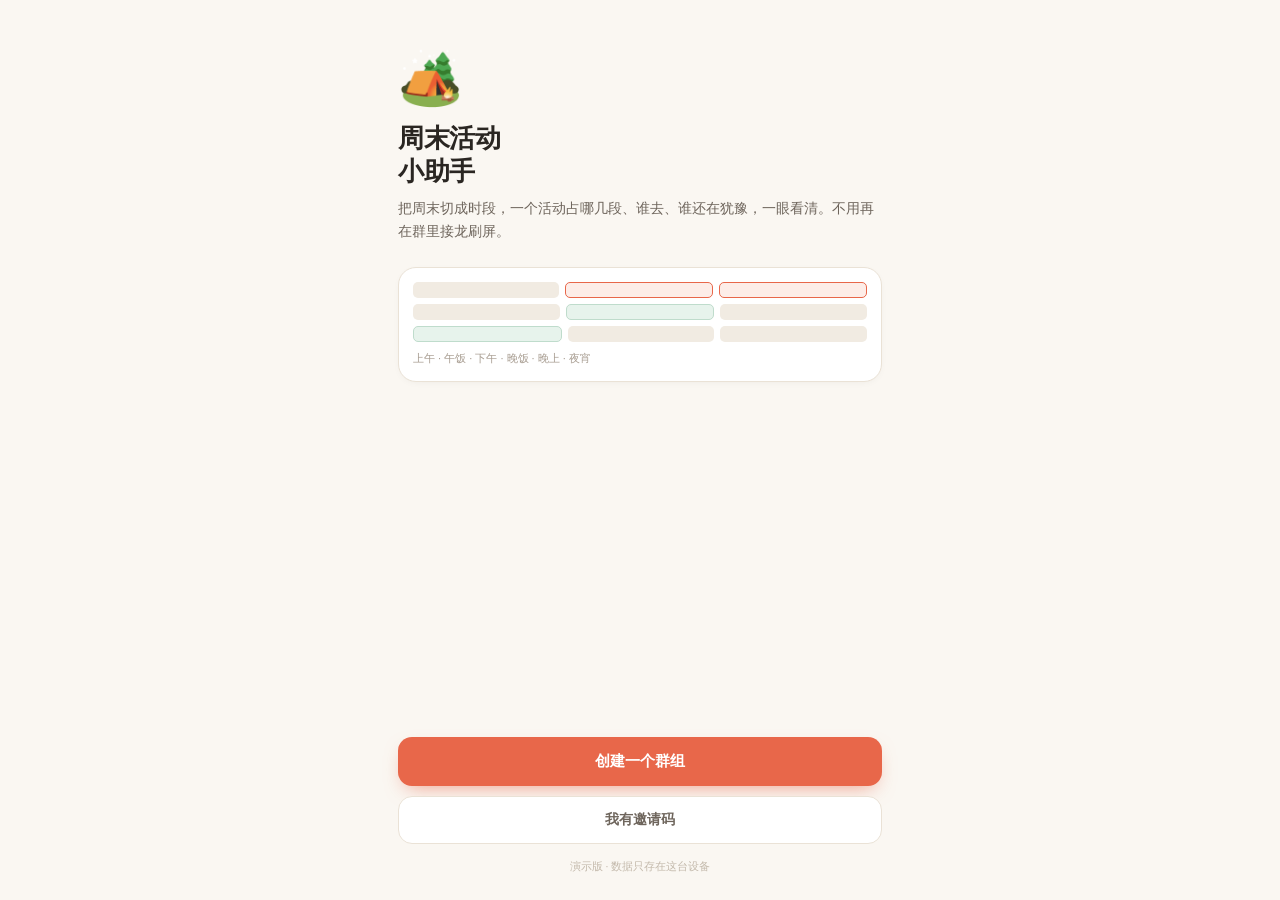
==== commit a8f50665: "Rewrite demo with onboarding, precise timeline and draft-confirm RSVP - Onboarding: welcome, create " ====
--- a/index.html
+++ b/index.html
@@ -2,7 +2,7 @@
 <html lang="zh-CN">
 <head>
 <meta charset="UTF-8">
-<meta name="viewport" content="width=device-width, initial-scale=1, viewport-fit=cover">
+<meta name="viewport" content="width=device-width, initial-scale=1, viewport-fit=cover, maximum-scale=1">
 <meta name="theme-color" content="#FAF7F2">
 <title>周末活动小助手</title>
 <style>
@@ -15,11 +15,10 @@
   --line:#EAE2D6;
   --accent:#E8674A;
   --accent-soft:#FDEDE8;
-  --green:#3E7C68;
-  --meal:#FFFBF3;
-  --night:#F6F5FB;
-  --late:#F7F7F4;
-  --radius:16px;
+  --green:#2C6B52;
+  --green-soft:#E7F3EC;
+  --amber:#9A6B12;
+  --amber-soft:#FFF4DC;
   --font:-apple-system,BlinkMacSystemFont,"PingFang SC","Microsoft YaHei","Segoe UI",sans-serif;
 }
 *{box-sizing:border-box;-webkit-tap-highlight-color:transparent}
@@ -30,1074 +29,1315 @@
   -webkit-font-smoothing:antialiased;
 }
 button{font-family:inherit;font-size:inherit;color:inherit;border:none;background:none;padding:0;cursor:pointer}
-input{font-family:inherit;font-size:inherit;color:inherit}
-
-.app{max-width:460px;margin:0 auto;padding:0 16px calc(96px + env(safe-area-inset-bottom))}
-
-/* ---------- 顶部 ---------- */
-.topbar{display:flex;align-items:flex-start;justify-content:space-between;gap:12px;padding:20px 0 4px}
-.topbar-left{flex:1;min-width:0}
-.brand{font-size:19px;font-weight:700;letter-spacing:-.2px}
-.brand small{font-weight:500;color:var(--ink3);font-size:12px;margin-left:6px;letter-spacing:0}
-.subline{margin-top:4px;font-size:12.5px;color:var(--ink2);display:flex;align-items:center;gap:6px;flex-wrap:wrap}
-.group-chip{display:inline-flex;align-items:center;gap:5px;background:#fff;border:1px solid var(--line);border-radius:999px;padding:3px 9px;font-size:12px;color:var(--ink2)}
-.group-chip:active{background:#F3EEE6}
-.me-chip{display:flex;align-items:center;gap:6px;background:#fff;border:1px solid var(--line);border-radius:999px;padding:4px 10px 4px 4px;flex:none;box-shadow:0 1px 2px rgba(42,38,34,.04)}
-.me-chip:active{background:#F7F3EC}
-.me-chip .nm{font-size:12.5px;font-weight:600;max-width:64px;overflow:hidden;text-overflow:ellipsis;white-space:nowrap}
-.me-chip .caret{font-size:9px;color:var(--ink3)}
-
-.avatar{
-  width:26px;height:26px;border-radius:50%;display:inline-grid;place-items:center;
-  font-size:11.5px;font-weight:700;color:#fff;flex:none;letter-spacing:0;
-}
-.avatar.sm{width:22px;height:22px;font-size:10.5px}
-
-/* ---------- 提示条 ---------- */
-.hint{
-  display:flex;align-items:center;gap:10px;background:#fff;border:1px solid var(--line);
-  border-radius:14px;padding:10px 12px;margin-top:14px;font-size:12.5px;color:var(--ink2);
-  box-shadow:0 1px 3px rgba(42,38,34,.04);line-height:1.45;
-}
-.hint b{color:var(--ink);font-weight:600}
-.hint button{flex:none;font-size:12px;color:var(--accent);font-weight:600;padding:4px 6px}
-.pending-note{
-  display:inline-flex;align-items:center;gap:3px;
-  font-size:10.5px;color:#B4462B;background:var(--accent-soft);
-  border-radius:999px;padding:3px 8px;font-weight:600;white-space:nowrap;
-}
-.pending-note b{font-weight:800}
-
-/* ---------- 日期 ---------- */
-.day{margin-top:22px}
-.day-head{display:flex;align-items:baseline;gap:8px;margin-bottom:10px;padding-left:2px}
-.day-name{font-size:15px;font-weight:700}
-.day-date{font-size:12.5px;color:var(--ink3);font-variant-numeric:tabular-nums}
-.day-tag{margin-left:auto;font-size:11px;color:var(--ink3);background:#fff;border:1px solid var(--line);border-radius:999px;padding:2px 8px}
-
-/* ---------- 周视图 ---------- */
-.week{margin-top:20px}
-.week-head{display:grid;grid-template-columns:52px 1fr 1fr;gap:8px;align-items:end;padding-bottom:7px}
-.wh-day{display:flex;flex-direction:column;line-height:1.2;min-width:0}
-.wh-day b{font-size:14px;font-weight:700}
-.wh-day span{font-size:10.5px;color:var(--ink3);margin-top:2px;font-variant-numeric:tabular-nums}
-.week-grid{display:grid;grid-template-columns:52px 1fr 1fr;grid-auto-rows:64px;gap:8px;position:relative}
-
-.slot-label{display:flex;flex-direction:column;justify-content:center;padding-right:2px;min-width:0}
-.slot-label .bl{font-size:12.5px;font-weight:650;color:var(--ink2);white-space:nowrap;line-height:1.2}
-.slot-label .bt{font-size:9.5px;color:var(--ink3);font-variant-numeric:tabular-nums;margin-top:3px;white-space:nowrap}
-.slot-label[data-kind="late"] .bl,.slot-label[data-kind="late"] .bt{color:#BDB5A9}
-
-.slot{
-  border-radius:13px;border:1.5px dashed transparent;position:relative;
-  z-index:0;transition:background .14s,border-color .14s,box-shadow .14s;
-}
-.slot[data-kind="meal"]{background:var(--meal)}
-.slot[data-kind="night"]{background:var(--night)}
-.slot[data-kind="late"]{background:var(--late)}
-.slot.free{border-color:#E6DDD0}
-.slot.free::after{
-  content:"+";position:absolute;inset:0;display:grid;place-items:center;
-  font-size:19px;font-weight:300;color:#CFC5B6;
-}
-.slot.free:active{background:#F5EFE5}
-.slot.insel{background:var(--accent-soft);border-color:var(--accent);border-style:solid;box-shadow:0 0 0 3px rgba(232,103,74,.10)}
-.slot.insel::after{color:var(--accent);font-weight:400}
-.slot.taken{background:transparent;border-color:transparent}
-
-/* ---------- 活动卡片 ---------- */
-.act{
-  position:relative;z-index:1;display:flex;flex-direction:column;
-  background:var(--card);border-radius:12px;border:1px solid var(--line);
-  border-left:3px solid var(--c,var(--accent));
-  padding:8px 7px 7px 9px;overflow:hidden;text-align:left;
-  box-shadow:0 1px 2px rgba(42,38,34,.05),0 4px 10px -6px rgba(42,38,34,.16);
-  transition:transform .12s;
-}
-.act:active{transform:scale(.97)}
-.act-top{display:flex;align-items:flex-start;gap:4px;min-width:0;padding-right:11px}
-.act-emoji{font-size:13px;line-height:1.25;flex:none}
-.act-name{
-  font-size:12px;font-weight:700;letter-spacing:-.1px;line-height:1.3;
-  display:-webkit-box;-webkit-line-clamp:2;-webkit-box-orient:vertical;overflow:hidden;
-}
-.act-place{margin-top:3px;font-size:10px;color:var(--ink3);white-space:nowrap;overflow:hidden;text-overflow:ellipsis}
-.act-bottom{margin-top:auto;padding-top:5px;display:flex;align-items:center;gap:4px}
-.pile{display:flex;align-items:center;min-width:0}
-.pile .avatar{width:18px;height:18px;font-size:9px;border:1.5px solid #fff;margin-left:-5px}
-.pile .avatar:first-child{margin-left:0}
-.pile .more{
-  width:18px;height:18px;border-radius:50%;background:#F1EBE2;color:var(--ink2);
-  display:inline-grid;place-items:center;font-size:8.5px;font-weight:700;border:1.5px solid #fff;margin-left:-5px;
-}
-.st-dot{position:absolute;top:8px;right:8px;width:7px;height:7px;border-radius:50%;flex:none}
-.st-dot.in{background:#2C6B52;box-shadow:0 0 0 2.5px #E7F3EC}
-.st-dot.maybe{background:#D9A93C;box-shadow:0 0 0 2.5px #FFF4DC}
-.act[data-span="1"] .act-place{display:none}
-.act[data-span="1"] .act-name{font-size:11.5px}
-.act-note{
-  margin-top:5px;font-size:10px;color:var(--ink3);line-height:1.45;
-  display:-webkit-box;-webkit-line-clamp:3;-webkit-box-orient:vertical;overflow:hidden;
-}
-.mini-segs{margin-top:6px;display:flex;flex-direction:column;gap:2px}
-.mseg{display:flex;align-items:center;gap:3px;font-size:9.5px;color:var(--ink3);line-height:1.3}
-.mseg .ml{flex:1;font-weight:600;white-space:nowrap;overflow:hidden;text-overflow:ellipsis}
-.mseg .mn{font-weight:700;color:var(--ink2);font-variant-numeric:tabular-nums}
-.mseg .mq{color:#B98A24;font-weight:600}
-.mseg.mi-in .mn{color:#2C6B52}
-.mseg.mi-maybe .mn{color:#9A6B12}
-.act[data-span="1"] .act-note,
-.act[data-span="1"] .mini-segs{display:none}
-
-.act[data-span="1"] .act-sub{display:none}
-.act[data-span="1"] .act-note{display:none}
-.act-segs{margin-top:10px;display:flex;gap:5px;flex-wrap:wrap}
-.seg{display:inline-flex;align-items:center;gap:3px;background:#F6F1E8;border-radius:7px;padding:2px 6px;font-size:10.5px;color:var(--ink3);line-height:1.45;white-space:nowrap}
-.seg .sl{font-weight:600}
-.seg .sn{font-weight:700;color:var(--ink2);font-variant-numeric:tabular-nums}
-.seg .q{color:#B98A24;font-weight:600}
-.seg.mine-in{background:#E7F3EC;color:#2C6B52}
-.seg.mine-in .sn{color:#2C6B52}
-.seg.mine-maybe{background:#FFF4DC;color:#9A6B12}
-.seg.mine-maybe .sn{color:#9A6B12}
-.seg.mine-out{background:#EDE7DD;color:#8A8178}
-.seg.mine-out .sn{color:#8A8178}
-.seg.ghost{background:transparent;border:1px dashed #D9CFBF;color:var(--ink3)}
-.seg.ghost .sn{color:var(--ink3)}
-.act[data-span="1"] .act-segs{display:none}
-.act[data-span="1"] .act-bottom{padding-top:6px}
-.act[data-span="1"] .act-name{font-size:13.5px}
-.act[data-span="1"] .act-emoji{font-size:14px}
-
-/* ---------- 选择浮条 ---------- */
-.selectbar{
-  position:fixed;left:50%;bottom:18px;transform:translate(-50%,calc(100% + 32px));
-  width:calc(100% - 32px);max-width:428px;z-index:40;opacity:0;
-  background:#2A2622;color:#fff;border-radius:16px;padding:11px 12px 11px 16px;
-  display:flex;align-items:center;gap:10px;
-  box-shadow:0 10px 30px -8px rgba(42,38,34,.5);
-  transition:transform .22s cubic-bezier(.2,.8,.3,1),opacity .18s;
-}
-.selectbar.on{transform:translate(-50%,0);opacity:1;pointer-events:auto}
-.selectbar .txt{flex:1;min-width:0}
-.selectbar .t1{font-size:13px;font-weight:650;white-space:nowrap;overflow:hidden;text-overflow:ellipsis}
-.selectbar .t2{font-size:11px;color:rgba(255,255,255,.55);margin-top:1px}
-.selectbar .go{background:#fff;color:#2A2622;border-radius:11px;padding:8px 14px;font-size:13px;font-weight:700;flex:none}
-.selectbar .go:active{background:#EDE7DE}
-.selectbar .cancel{color:rgba(255,255,255,.6);font-size:13px;padding:6px;flex:none}
-
-/* ---------- 抽屉 ---------- */
-.scrim{
-  position:fixed;inset:0;background:rgba(42,38,34,.34);z-index:50;
-  opacity:0;pointer-events:none;transition:opacity .22s;
-}
-.scrim.on{opacity:1;pointer-events:auto}
-.sheet{
-  position:fixed;left:0;right:0;bottom:0;z-index:60;margin:0 auto;max-width:460px;
-  background:var(--bg);border-radius:22px 22px 0 0;
-  transform:translateY(102%);transition:transform .26s cubic-bezier(.2,.8,.3,1);
-  max-height:88vh;display:flex;flex-direction:column;
-  box-shadow:0 -12px 40px -10px rgba(42,38,34,.3);
-}
-.sheet.on{transform:translateY(0)}
-.sheet-handle{width:36px;height:4px;border-radius:99px;background:#DED5C7;margin:9px auto 0;flex:none}
-.sheet-head{display:flex;align-items:flex-start;gap:10px;padding:14px 20px 6px;flex:none}
-.sheet-title{font-size:18px;font-weight:700;letter-spacing:-.2px;flex:1;min-width:0;line-height:1.35}
-.sheet-title .em{margin-right:6px}
-.x{width:30px;height:30px;border-radius:50%;background:#EDE6DB;color:var(--ink2);display:grid;place-items:center;font-size:16px;flex:none;margin-top:-1px}
-.x:active{background:#E2D9CC}
-.sheet-body{padding:4px 20px 26px;overflow-y:auto;-webkit-overflow-scrolling:touch}
-
-.meta-row{display:flex;align-items:flex-start;gap:8px;font-size:13px;color:var(--ink2);margin-top:7px;line-height:1.45}
-.meta-row .ic{flex:none;width:16px;text-align:center;opacity:.8}
-.note{
-  margin-top:12px;background:#fff;border:1px solid var(--line);border-radius:13px;
-  padding:10px 12px;font-size:12.5px;color:var(--ink2);line-height:1.55;
-}
-.sec-h{font-size:12px;font-weight:700;color:var(--ink3);letter-spacing:.06em;margin:22px 0 9px}
-
-/* 参与者分组 */
-.bgroup{background:#fff;border:1px solid var(--line);border-radius:13px;padding:10px 12px;margin-bottom:8px}
-.bg-head{display:flex;align-items:baseline;gap:7px;font-size:12px;color:var(--ink3);margin-bottom:7px}
-.bg-head b{font-size:12.5px;color:var(--ink);font-weight:650}
-.bg-head .cnt{margin-left:auto;font-size:11px}
-.chips{display:flex;flex-wrap:wrap;gap:6px}
-.chip{
-  display:inline-flex;align-items:center;gap:5px;background:#F7F2EA;border-radius:999px;
-  padding:2px 9px 2px 2px;font-size:12px;color:var(--ink);
-}
-.chip .avatar{width:20px;height:20px;font-size:9.5px}
-.chip.maybe{background:#FFF6E4;color:#8B6314;border:1px dashed #E8CD93;padding:2px 9px}
-.chip.maybe .avatar{opacity:.55}
-.chip.host::after{content:"发起";font-size:9px;background:var(--accent);color:#fff;border-radius:99px;padding:1px 5px;margin-left:1px}
-.chip .q{font-size:10px;opacity:.8}
-.empty-note{font-size:12px;color:var(--ink3);padding:2px 0}
-.silent{margin-top:9px;font-size:11.5px;color:var(--ink3);line-height:1.5}
-
-/* 我的选择 */
-.me-row{
-  display:flex;align-items:center;gap:8px;background:#fff;border:1px solid var(--line);
-  border-radius:13px;padding:9px 10px 9px 13px;margin-bottom:8px;
-}
-.me-row .lbl{flex:1;min-width:0}
-.me-row .l1{font-size:13px;font-weight:650}
-.me-row .l2{font-size:10.5px;color:var(--ink3);margin-top:1px;font-variant-numeric:tabular-nums}
-.btn-grp{display:flex;gap:4px;flex:none}
-.tbtn{border-radius:9px;padding:6px 9px;font-size:11.5px;font-weight:650;background:#F3EEE6;color:var(--ink2);border:1px solid transparent;transition:all .12s;white-space:nowrap}
-.tbtn:active{transform:scale(.96)}
-.tbtn.on-in{background:#2C6B52;color:#fff}
-.tbtn.on-maybe{background:#FFF0CC;color:#8B6314;border-color:#E8CD93}
-.tbtn.on-out{background:#E7E1D7;color:#5F574E}
-.legend{display:flex;gap:12px;margin:-3px 0 10px;font-size:10.5px;color:var(--ink3)}
-.lg{display:inline-flex;align-items:center;gap:4px}
-.lg::before{content:"";width:9px;height:9px;border-radius:3px;display:inline-block;flex:none}
-.lg.in::before{background:#2C6B52}
-.lg.maybe::before{background:#E8B84B}
-.lg.out::before{background:#C3B9AB}
-.lg.none::before{background:#fff;border:1px dashed #C3B9AB}
-
-.all-in{
-  width:100%;background:#fff;border:1px dashed #D9CFBF;border-radius:13px;padding:10px;
-  font-size:12.5px;color:var(--ink2);font-weight:600;margin-top:2px;
-}
-.all-in:active{background:#F7F2EA}
-.share-row{display:flex;gap:8px;margin-top:10px}
-.ghost-btn{flex:1;background:#fff;border:1px solid var(--line);border-radius:12px;padding:11px 8px;font-size:12.5px;font-weight:650;color:var(--ink2)}
+input,textarea{font-family:inherit;font-size:inherit;color:inherit}
+
+.screen{max-width:520px;margin:0 auto;padding:0 14px calc(20px + env(safe-area-inset-bottom));min-height:100dvh}
+
+/* ================= 引导页 ================= */
+.onb{padding:52px 18px 24px;max-width:520px;margin:0 auto;display:flex;flex-direction:column;min-height:100dvh}
+.onb-logo{font-size:52px;line-height:1;margin-bottom:18px}
+.onb h1{font-size:26px;line-height:1.25;margin:0 0 10px;letter-spacing:-.5px}
+.onb .lead{font-size:14px;color:var(--ink2);line-height:1.65;margin:0 0 24px}
+.onb-preview{
+  background:#fff;border:1px solid var(--line);border-radius:18px;padding:14px;
+  margin-bottom:26px;box-shadow:0 2px 10px -4px rgba(42,38,34,.08);
+}
+.onb-row{display:flex;gap:6px;margin-bottom:6px}
+.onb-blk{height:16px;border-radius:5px;background:#F1EBE2;flex:1}
+.onb-blk.on{background:var(--accent-soft);border:1px solid var(--accent)}
+.onb-blk.g{background:var(--green-soft);border:1px solid #BFDCCC}
+.onb-cap{font-size:11px;color:var(--ink3);margin-top:8px}
+.onb .spacer{flex:1}
+.primary{
+  width:100%;background:var(--accent);color:#fff;border-radius:14px;padding:15px;
+  font-size:15px;font-weight:700;box-shadow:0 8px 20px -8px rgba(232,103,74,.65);
+}
+.primary:active{background:#D95B3E}
+.primary:disabled{background:#E5DDD2;color:#A79C90;box-shadow:none}
+.ghost-btn{
+  width:100%;background:#fff;border:1px solid var(--line);border-radius:14px;padding:14px;
+  font-size:14px;font-weight:650;color:var(--ink2);margin-top:10px;
+}
 .ghost-btn:active{background:#F7F2EA}
-
-/* 手动复制弹层 */
-.copy-overlay{position:fixed;inset:0;background:rgba(42,38,34,.42);z-index:90;display:grid;place-items:center;padding:20px}
-.copy-box{background:var(--bg);border-radius:18px;padding:16px;width:100%;max-width:380px;box-shadow:0 20px 50px rgba(0,0,0,.3)}
-.copy-title{font-size:13px;font-weight:650;margin-bottom:10px;color:var(--ink2)}
-.copy-box textarea{
-  width:100%;height:140px;border:1px solid var(--line);border-radius:12px;padding:11px;
-  font-size:13px;line-height:1.6;resize:none;font-family:inherit;background:#fff;outline:none;color:var(--ink);
-}
-.copy-box .primary{margin-top:12px;box-shadow:none}
-
-/* 创建表单 */
-.form-label{font-size:12px;font-weight:700;color:var(--ink3);letter-spacing:.06em;margin:18px 0 8px}
+.back{font-size:20px;color:var(--ink3);padding:6px 10px;margin-left:-10px;align-self:flex-start}
+.onb-form{padding-top:22px}
+.onb-form h1{font-size:22px;margin-top:6px}
+.fld-label{font-size:11.5px;font-weight:700;color:var(--ink3);letter-spacing:.06em;margin:19px 0 8px}
 .field{
   width:100%;background:#fff;border:1px solid var(--line);border-radius:13px;
   padding:12px 14px;font-size:15px;outline:none;transition:border-color .15s,box-shadow .15s;
 }
 .field::placeholder{color:#C3B9AB}
 .field:focus{border-color:var(--accent);box-shadow:0 0 0 3px rgba(232,103,74,.10)}
-.field.sm{font-size:13.5px;padding:10px 13px;margin-top:8px}
-.emoji-row{display:flex;gap:6px;overflow-x:auto;padding:2px 0 4px;scrollbar-width:none}
+.field.sm{font-size:13.5px;padding:10px 13px}
+.member-add{display:flex;gap:8px;margin-top:8px}
+.member-add .field{flex:1}
+.member-add button{background:#fff;border:1px solid var(--line);border-radius:13px;padding:0 16px;font-size:13px;font-weight:650;color:var(--ink2)}
+.mlist{display:flex;flex-direction:column;gap:6px;margin-top:10px}
+.mitem{display:flex;align-items:center;gap:10px;background:#fff;border:1px solid var(--line);border-radius:12px;padding:9px 12px}
+.mitem .nm{flex:1;font-size:14px}
+.mitem .del{color:var(--ink3);font-size:18px;padding:0 4px}
+
+/* ================= 顶栏 ================= */
+.topbar{display:flex;align-items:flex-start;justify-content:space-between;gap:10px;padding:14px 0 6px}
+.topbar-left{flex:1;min-width:0}
+.brand{font-size:16px;font-weight:700;letter-spacing:-.2px;display:flex;align-items:center;gap:6px}
+.brand .demo-tag{font-size:8.5px;font-weight:700;letter-spacing:.08em;color:#B4462B;background:var(--accent-soft);border-radius:5px;padding:2px 5px}
+.subline{margin-top:5px;font-size:12px;color:var(--ink2);display:flex;align-items:center;gap:5px;flex-wrap:wrap}
+.group-chip{display:inline-flex;align-items:center;gap:3px;background:#fff;border:1px solid var(--line);border-radius:999px;padding:3px 9px;font-size:11px;color:var(--ink2);max-width:100%}
+.group-chip:active{background:#F3EEE6}
+.group-chip span{white-space:nowrap;overflow:hidden;text-overflow:ellipsis}
+.pending-note{
+  display:inline-flex;align-items:center;gap:3px;
+  font-size:10px;color:#B4462B;background:var(--accent-soft);
+  border-radius:999px;padding:3px 8px;font-weight:600;white-space:nowrap;
+}
+.me-chip{display:flex;align-items:center;gap:5px;background:#fff;border:1px solid var(--line);border-radius:999px;padding:3px 9px 3px 3px;flex:none}
+.me-chip:active{background:#F7F3EC}
+.me-chip .nm{font-size:11.5px;font-weight:600;max-width:52px;overflow:hidden;text-overflow:ellipsis;white-space:nowrap}
+.avatar{width:26px;height:26px;border-radius:50%;display:inline-grid;place-items:center;font-size:11px;font-weight:700;color:#fff;flex:none}
+.avatar.sm{width:20px;height:20px;font-size:9px}
+
+/* ================= 视图切换 ================= */
+.vtabs{display:flex;gap:4px;background:#F1EBE2;border-radius:12px;padding:3px;margin:10px 0 8px}
+.vtabs button{flex:1;border-radius:9px;padding:7px 4px;font-size:12px;font-weight:650;color:var(--ink2)}
+.vtabs button.on{background:#fff;color:var(--ink);box-shadow:0 1px 3px rgba(42,38,34,.12)}
+.vmeta{display:flex;align-items:center;justify-content:space-between;padding:0 2px 7px}
+.vmeta .range{font-size:11.5px;color:var(--ink3)}
+.zoomer{display:flex;align-items:center;gap:2px;background:#fff;border:1px solid var(--line);border-radius:9px;padding:1px}
+.zoomer button{width:26px;height:23px;display:grid;place-items:center;font-size:14px;color:var(--ink2);border-radius:7px}
+.zoomer button:active{background:#F1EBE2}
+
+/* ================= 日历 ================= */
+.cal{position:relative;background:#fff;border:1px solid var(--line);border-radius:16px;overflow:hidden;box-shadow:0 2px 10px -6px rgba(42,38,34,.12)}
+.cal-scroll{overflow:auto;max-height:calc(100dvh - 196px);-webkit-overflow-scrolling:touch}
+.cal-inner{position:relative}
+
+.cal-head{display:flex;position:sticky;top:0;z-index:12;background:#fff;border-bottom:1px solid var(--line)}
+.cal-corner{flex:none;width:46px;border-right:1px solid var(--line);background:#fff;position:sticky;left:0;z-index:13}
+.cal-dayhead{flex:1;min-width:0;padding:6px 3px 5px;text-align:center;border-right:1px solid #F3EDE4;background:#fff;line-height:1.25}
+.cal[data-scroll="1"] .cal-dayhead{flex:none}
+.cal-dayhead:last-child{border-right:none}
+.cal-dayhead b{display:block;font-size:12px;font-weight:700}
+.cal-dayhead span{display:block;font-size:9px;color:var(--ink3);margin-top:1px}
+.cal-dayhead.today b{color:var(--accent)}
+.cal-dayhead.today span{color:var(--accent);opacity:.75}
+
+.cal-body{position:relative;display:flex}
+.gutter{position:sticky;left:0;z-index:8;flex:none;width:46px;background:#fff;border-right:1px solid var(--line)}
+.g-hour{position:absolute;right:5px;transform:translateY(-50%);font-size:9px;color:#B9B0A3;font-variant-numeric:tabular-nums}
+.g-band{position:absolute;left:3px;transform:translateY(2px);font-size:8.5px;font-weight:700;color:#9C9284;white-space:nowrap}
+.g-band[data-kind="meal"]{color:#B98A3C}
+.g-band[data-kind="night"]{color:#7E7BA6}
+.g-band[data-kind="late"]{color:#BDB5A9}
+
+.daycol{position:relative;flex:1;min-width:0;border-right:1px solid #F3EDE4;touch-action:none;user-select:none}
+.cal[data-scroll="1"] .daycol{flex:none}
+.daycol:last-child{border-right:none}
+.band{position:absolute;left:0;right:0;pointer-events:none}
+.band[data-kind="meal"]{background:rgba(232,168,74,.075)}
+.band[data-kind="night"]{background:rgba(110,110,190,.055)}
+.band[data-kind="late"]{background:rgba(90,80,70,.05)}
+.band-line{position:absolute;left:0;right:0;border-top:1px dashed rgba(60,50,40,.09);pointer-events:none}
+.hourline{position:absolute;left:0;right:0;height:0;border-top:1px solid rgba(60,50,40,.055);pointer-events:none}
+.nowline{position:absolute;left:0;right:0;height:2px;background:var(--accent);opacity:.5;z-index:4;pointer-events:none}
+.nowline::before{content:"";position:absolute;left:-3px;top:-3px;width:8px;height:8px;border-radius:50%;background:var(--accent)}
+
+.emptyhint{position:absolute;left:50%;top:50%;transform:translate(-50%,-50%);font-size:10px;color:#D2C8B9;pointer-events:none;white-space:nowrap;text-align:center;line-height:1.5}
+
+.selmask{position:absolute;left:2px;right:2px;z-index:6;pointer-events:none;border-radius:9px;background:rgba(232,103,74,.15);border:1.5px solid var(--accent)}
+.seltag{
+  position:absolute;left:50%;z-index:7;pointer-events:none;transform:translate(-50%,-50%);
+  background:var(--accent);color:#fff;font-size:10px;font-weight:700;
+  border-radius:999px;padding:2px 7px;white-space:nowrap;box-shadow:0 2px 6px rgba(232,103,74,.4);
+}
+
+/* ================= 活动卡片 ================= */
+.card{
+  position:absolute;z-index:5;overflow:hidden;text-align:left;
+  background:#fff;border-radius:9px;border:1px solid var(--line);
+  border-left:3px solid var(--c,var(--accent));
+  padding:5px 6px 4px 7px;
+  box-shadow:0 1px 2px rgba(42,38,34,.05),0 4px 10px -6px rgba(42,38,34,.18);
+  transition:transform .1s;min-height:22px;display:flex;flex-direction:column;
+}
+.card:active{transform:scale(.975)}
+.card .ct{display:flex;align-items:flex-start;gap:3px;min-width:0;padding-right:9px}
+.card .ce{font-size:12px;line-height:1.25;flex:none}
+.card .cn{font-size:12px;font-weight:700;line-height:1.28;letter-spacing:-.1px;display:-webkit-box;-webkit-line-clamp:2;-webkit-box-orient:vertical;overflow:hidden}
+.card .ctime{margin-top:1px;font-size:9.5px;color:var(--ink3);font-variant-numeric:tabular-nums;white-space:nowrap;overflow:hidden;text-overflow:ellipsis}
+.card .cplace{margin-top:1px;font-size:9.5px;color:var(--ink3);white-space:nowrap;overflow:hidden;text-overflow:ellipsis}
+.card .cfoot{margin-top:auto;padding-top:2px;display:flex;align-items:center;gap:3px}
+.pile{display:flex;align-items:center;min-width:0}
+.pile .avatar{width:15px;height:15px;font-size:7.5px;border:1.5px solid #fff;margin-left:-4px}
+.pile .avatar:first-child{margin-left:0}
+.pile .more{width:15px;height:15px;border-radius:50%;background:#F1EBE2;color:var(--ink2);display:inline-grid;place-items:center;font-size:7px;font-weight:700;border:1.5px solid #fff;margin-left:-4px}
+.card .dot{position:absolute;top:5px;right:5px;width:6px;height:6px;border-radius:50%}
+.card .dot.in{background:var(--green);box-shadow:0 0 0 2px var(--green-soft)}
+.card .dot.maybe{background:#D9A93C;box-shadow:0 0 0 2px var(--amber-soft)}
+.card[data-compact="1"] .cplace,.card[data-compact="1"] .ctime,.card[data-compact="1"] .cfoot{display:none}
+.card[data-compact="1"] .cn{-webkit-line-clamp:1}
+.csegs{margin-top:4px;display:flex;flex-direction:column;gap:1px;overflow:hidden}
+.cseg{display:flex;align-items:baseline;gap:3px;font-size:9px;color:var(--ink3);line-height:1.3}
+.cseg span{flex:1;font-weight:600;white-space:nowrap;overflow:hidden;text-overflow:ellipsis}
+.cseg b{font-weight:700;color:var(--ink2);font-variant-numeric:tabular-nums}
+.cseg i{font-style:normal;color:#B98A24;font-weight:600}
+.cseg.mi b{color:var(--green)}
+.cseg.mm b{color:var(--amber)}
+
+/* ================= 底部操作条 ================= */
+.bar{
+  position:fixed;left:50%;bottom:12px;transform:translate(-50%,calc(100% + 30px));
+  width:calc(100% - 24px);max-width:496px;z-index:40;opacity:0;pointer-events:none;
+  background:#2A2622;color:#fff;border-radius:16px;padding:9px 9px 9px 14px;
+  display:flex;align-items:center;gap:9px;
+  box-shadow:0 12px 32px -8px rgba(42,38,34,.5);
+  transition:transform .22s cubic-bezier(.2,.8,.3,1),opacity .18s;
+}
+.bar.on{transform:translate(-50%,0);opacity:1;pointer-events:auto}
+.bar .txt{flex:1;min-width:0}
+.bar .t1{font-size:12.5px;font-weight:650;white-space:nowrap;overflow:hidden;text-overflow:ellipsis}
+.bar .t2{font-size:10px;color:rgba(255,255,255,.55);margin-top:1px}
+.bar .go{background:#fff;color:#2A2622;border-radius:11px;padding:8px 13px;font-size:12.5px;font-weight:700;flex:none}
+.bar .go:active{background:#EDE7DE}
+.bar .cancel{color:rgba(255,255,255,.6);font-size:12.5px;padding:6px;flex:none}
+
+/* ================= 抽屉 ================= */
+.scrim{position:fixed;inset:0;background:rgba(42,38,34,.34);z-index:50;opacity:0;pointer-events:none;transition:opacity .22s}
+.scrim.on{opacity:1;pointer-events:auto}
+.sheet{
+  position:fixed;left:0;right:0;bottom:0;z-index:60;margin:0 auto;max-width:520px;
+  background:var(--bg);border-radius:22px 22px 0 0;
+  transform:translateY(102%);transition:transform .26s cubic-bezier(.2,.8,.3,1);
+  max-height:90dvh;display:flex;flex-direction:column;
+  box-shadow:0 -12px 40px -10px rgba(42,38,34,.3);
+}
+.sheet.on{transform:translateY(0)}
+.sheet-handle{width:36px;height:4px;border-radius:99px;background:#DED5C7;margin:9px auto 0;flex:none}
+.sheet-head{display:flex;align-items:flex-start;gap:10px;padding:12px 18px 4px;flex:none}
+.sheet-title{font-size:17px;font-weight:700;letter-spacing:-.2px;flex:1;min-width:0;line-height:1.35}
+.x{width:30px;height:30px;border-radius:50%;background:#EDE6DB;color:var(--ink2);display:grid;place-items:center;font-size:16px;flex:none;margin-top:-1px}
+.x:active{background:#E2D9CC}
+.sheet-body{padding:4px 18px 18px;overflow-y:auto;-webkit-overflow-scrolling:touch;flex:1}
+
+.meta-row{display:flex;align-items:flex-start;gap:8px;font-size:12.5px;color:var(--ink2);margin-top:5px;line-height:1.45}
+.meta-row .ic{flex:none;width:16px;text-align:center;opacity:.8}
+.note{margin-top:10px;background:#fff;border:1px solid var(--line);border-radius:12px;padding:9px 11px;font-size:12px;color:var(--ink2);line-height:1.55}
+.sec-h{font-size:11px;font-weight:700;color:var(--ink3);letter-spacing:.06em;margin:18px 0 8px}
+
+.bgroup{background:#fff;border:1px solid var(--line);border-radius:12px;padding:8px 10px;margin-bottom:6px}
+.bg-head{display:flex;align-items:baseline;gap:6px;font-size:11px;color:var(--ink3);margin-bottom:6px}
+.bg-head b{font-size:11.5px;color:var(--ink);font-weight:650}
+.bg-head .cnt{margin-left:auto;font-size:10px}
+.chips{display:flex;flex-wrap:wrap;gap:5px}
+.chip{display:inline-flex;align-items:center;gap:4px;background:#F7F2EA;border-radius:999px;padding:2px 8px 2px 2px;font-size:11px;color:var(--ink)}
+.chip .avatar{width:17px;height:17px;font-size:8px}
+.chip.maybe{background:var(--amber-soft);color:var(--amber);border:1px dashed #E8CD93;padding:2px 8px}
+.chip.maybe .avatar{opacity:.55}
+.chip.host::after{content:"发起";font-size:8px;background:var(--accent);color:#fff;border-radius:99px;padding:1px 4px;margin-left:1px}
+.chip .q{font-size:8.5px;opacity:.8}
+.empty-note{font-size:11.5px;color:var(--ink3);padding:2px 0}
+.silent{margin-top:7px;font-size:10.5px;color:var(--ink3);line-height:1.5}
+
+.joinrow{display:flex;align-items:center;gap:6px;background:#fff;border:1px solid var(--line);border-radius:12px;padding:7px 8px 7px 11px;margin-bottom:6px}
+.joinrow .jl{flex:1;min-width:0}
+.joinrow .j1{font-size:12px;font-weight:650}
+.joinrow .j2{font-size:9.5px;color:var(--ink3);margin-top:1px;font-variant-numeric:tabular-nums}
+.tg{display:flex;gap:3px;flex:none}
+.tbtn{border-radius:8px;padding:6px 8px;font-size:10.5px;font-weight:650;background:#F3EEE6;color:var(--ink2);border:1px solid transparent;transition:all .1s;white-space:nowrap}
+.tbtn:active{transform:scale(.95)}
+.tbtn.on-in{background:var(--green);color:#fff}
+.tbtn.on-maybe{background:#FFF0CC;color:var(--amber);border-color:#E8CD93}
+.tbtn.on-out{background:#E7E1D7;color:#5F574E}
+.all-in{width:100%;background:#fff;border:1px dashed #D9CFBF;border-radius:12px;padding:8px;font-size:11.5px;color:var(--ink2);font-weight:600;margin-top:2px}
+.all-in:active{background:#F7F2EA}
+
+.savebar{display:flex;gap:8px;align-items:center;padding:9px 18px calc(12px + env(safe-area-inset-bottom));border-top:1px solid var(--line);background:rgba(250,247,242,.97);flex:none}
+.savebar .dirty{flex:1;font-size:10.5px;color:var(--amber);opacity:0;transition:opacity .15s}
+.savebar.dirty .dirty{opacity:1}
+.savebar .sv{background:var(--accent);color:#fff;border-radius:12px;padding:10px 20px;font-size:13px;font-weight:700;flex:none}
+.savebar .sv:disabled{background:#E5DDD2;color:#A79C90}
+.savebar .cc{background:#fff;border:1px solid var(--line);border-radius:12px;padding:10px 15px;font-size:12.5px;font-weight:650;color:var(--ink2);flex:none}
+
+.span-box{background:var(--accent-soft);border-radius:13px;padding:10px 13px}
+.span-box .big{font-size:19px;font-weight:700;color:#B4462B;font-variant-numeric:tabular-nums;letter-spacing:-.3px}
+.span-box .sub{font-size:10.5px;color:#B4462B;opacity:.7;margin-top:1px}
+.time-edit{display:flex;align-items:center;gap:7px;margin-top:9px}
+.time-edit .tgrp{flex:1;background:#fff;border:1px solid var(--line);border-radius:12px;padding:6px 7px;display:flex;align-items:center;gap:4px}
+.time-edit .tgrp .lab{font-size:9.5px;color:var(--ink3);width:22px;flex:none}
+.time-edit .tgrp .val{flex:1;text-align:center;font-size:14px;font-weight:700;font-variant-numeric:tabular-nums}
+.time-edit .tgrp button{width:28px;height:28px;border-radius:8px;background:#F3EEE6;display:grid;place-items:center;font-size:14px;color:var(--ink2);flex:none}
+.time-edit .tgrp button:active{background:#E7E0D4}
+.emoji-row{display:flex;gap:5px;overflow-x:auto;padding:2px 0 4px;scrollbar-width:none}
 .emoji-row::-webkit-scrollbar{display:none}
-.emoji-pick{
-  width:42px;height:42px;flex:none;border-radius:12px;background:#fff;border:1px solid var(--line);
-  display:grid;place-items:center;font-size:20px;transition:all .12s;
-}
+.emoji-pick{width:38px;height:38px;flex:none;border-radius:11px;background:#fff;border:1px solid var(--line);display:grid;place-items:center;font-size:18px;transition:all .1s}
 .emoji-pick:active{transform:scale(.94)}
 .emoji-pick.on{background:var(--accent-soft);border-color:var(--accent);box-shadow:0 0 0 3px rgba(232,103,74,.1)}
-.span-pill{
-  display:inline-flex;align-items:center;gap:7px;background:var(--accent-soft);color:#B4462B;
-  border-radius:999px;padding:7px 13px;font-size:12.5px;font-weight:650;margin:2px 0 4px;
-}
-.primary{
-  width:100%;background:var(--accent);color:#fff;border-radius:14px;padding:14px;
-  font-size:15px;font-weight:700;margin-top:22px;box-shadow:0 6px 16px -6px rgba(232,103,74,.6);
-}
-.primary:active{background:#D95B3E}
-.primary:disabled{background:#E5DDD2;color:#A79C90;box-shadow:none}
-
-/* 人员列表 */
+.switch-row{display:flex;align-items:center;gap:10px;background:#fff;border:1px solid var(--line);border-radius:12px;padding:10px 12px;margin-top:8px}
+.switch-row .sl{flex:1;min-width:0}
+.switch-row .s1{font-size:12.5px;font-weight:650}
+.switch-row .s2{font-size:10px;color:var(--ink3);margin-top:1px;line-height:1.4}
+.sw{width:42px;height:25px;border-radius:99px;background:#DDD4C7;position:relative;flex:none;transition:background .15s}
+.sw::after{content:"";position:absolute;top:2px;left:2px;width:21px;height:21px;border-radius:50%;background:#fff;transition:transform .15s;box-shadow:0 1px 3px rgba(0,0,0,.2)}
+.sw.on{background:var(--green)}
+.sw.on::after{transform:translateX(17px)}
+
 .plist{display:flex;flex-direction:column;gap:6px;margin-top:6px}
-.prow{
-  display:flex;align-items:center;gap:11px;background:#fff;border:1px solid var(--line);
-  border-radius:13px;padding:10px 12px;text-align:left;width:100%;
-}
+.prow{display:flex;align-items:center;gap:11px;background:#fff;border:1px solid var(--line);border-radius:12px;padding:9px 12px;text-align:left;width:100%}
 .prow:active{background:#F7F2EA}
 .prow .avatar{width:30px;height:30px;font-size:12px}
 .prow .nm{font-size:14px;font-weight:600;flex:1}
-.prow .tick{font-size:13px;color:var(--accent);font-weight:700}
+.prow .tick{font-size:12px;color:var(--accent);font-weight:700}
 .prow.on{border-color:var(--accent);background:var(--accent-soft)}
-.sub-note{font-size:12px;color:var(--ink3);line-height:1.5;margin:2px 0 10px}
-
-/* 小工具 */
+.sub-note{font-size:11.5px;color:var(--ink3);line-height:1.55;margin:2px 0 10px}
+
+.copy-overlay{position:fixed;inset:0;background:rgba(42,38,34,.42);z-index:90;display:grid;place-items:center;padding:20px}
+.copy-box{background:var(--bg);border-radius:18px;padding:16px;width:100%;max-width:380px;box-shadow:0 20px 50px rgba(0,0,0,.3)}
+.copy-title{font-size:12.5px;font-weight:650;margin-bottom:10px;color:var(--ink2)}
+.copy-box textarea{width:100%;height:140px;border:1px solid var(--line);border-radius:12px;padding:11px;font-size:12.5px;line-height:1.6;resize:none;font-family:inherit;background:#fff;outline:none;color:var(--ink)}
+.copy-box .primary{margin-top:12px;box-shadow:none}
+
 .toast{
-  position:fixed;left:50%;bottom:96px;transform:translate(-50%,16px);z-index:80;
-  background:rgba(42,38,34,.92);color:#fff;border-radius:12px;padding:9px 15px;font-size:12.5px;
-  opacity:0;pointer-events:none;transition:all .2s;white-space:nowrap;max-width:80vw;
+  position:fixed;left:50%;bottom:86px;transform:translate(-50%,14px);z-index:95;
+  background:rgba(42,38,34,.94);color:#fff;border-radius:11px;padding:8px 14px;font-size:12px;
+  opacity:0;pointer-events:none;transition:all .2s;white-space:nowrap;max-width:86vw;
 }
 .toast.on{opacity:1;transform:translate(-50%,0)}
-.footer-note{text-align:center;font-size:11px;color:#C3B9AB;margin-top:34px;line-height:1.7}
-.footer-note button{color:#A79C90;text-decoration:underline;font-size:11px}
-
-@media (max-width:360px){
-  .app{padding-left:12px;padding-right:12px}
-  .timeline{grid-auto-rows:72px}
-}
+.footer-note{text-align:center;font-size:10.5px;color:#C3B9AB;margin-top:18px;line-height:1.7}
+.footer-note button{color:#A79C90;text-decoration:underline;font-size:10.5px}
 </style>
 </head>
 <body>
-
-<div class="app">
-  <header class="topbar">
-    <div class="topbar-left">
-      <div class="brand">周末活动小助手</div>
-      <div class="subline">
-        <button class="group-chip" data-action="open-group"><span id="groupEmoji">🏕️</span><span id="groupName">周末常玩组</span><span id="groupCount">· 6人</span></button>
-        <span id="pendingMount"></span>
-      </div>
-    </div>
-    <button class="me-chip" data-action="open-me">
-      <span class="avatar" id="meAvatar">小</span>
-      <span class="nm" id="meName">小明</span>
-      <span class="caret">▾</span>
-    </button>
-  </header>
-
-  <div id="hintMount"></div>
-  <main id="days"></main>
-
-  <div class="footer-note" id="footerMount"></div>
-</div>
-
-<div class="selectbar" id="selectbar"></div>
-<div class="scrim" id="scrim" data-action="close-sheet"></div>
+<div id="screen"></div>
+<div class="bar" id="bar"></div>
+<div class="scrim" id="scrim"></div>
 <div class="sheet" id="sheet"></div>
 <div class="toast" id="toast"></div>
-
 <script>
 /* =========================================================
-   周末活动小助手 — 单文件 demo
-   数据只存在本机浏览器，没有后端。
+   周末活动小助手 v4
+   单文件 demo：引导 → 群组 → 连续时间轴 → 活动报名
    ========================================================= */
 
-const WEEKEND = {
-  sat:{ name:"周六", date:"10月31日" },
-  sun:{ name:"周日", date:"11月1日" }
-};
-
-const BLOCKS = [
-  { id:"am",     label:"上午", time:"09:00–11:30", kind:"normal" },
-  { id:"lunch",  label:"午饭", time:"11:30–13:30", kind:"meal"   },
-  { id:"pm",     label:"下午", time:"13:30–17:30", kind:"normal" },
-  { id:"dinner", label:"晚饭", time:"17:30–19:30", kind:"meal"   },
-  { id:"eve",    label:"晚上", time:"19:30–22:30", kind:"night"  },
-  { id:"late",   label:"夜宵", time:"22:30–",      kind:"late"   }
+const SNAP = 15;
+const DAY_MIN = 8*60, DAY_MAX = 24*60, EVE_MIN = 17*60;
+const STORAGE_KEY = "weekend-helper-v4";
+
+const BANDS = [
+  { id:"am",     name:"上午", s:8*60,      e:11*60+30, kind:"normal" },
+  { id:"lunch",  name:"午饭", s:11*60+30,  e:13*60+30, kind:"meal"   },
+  { id:"pm",     name:"下午", s:13*60+30,  e:17*60+30, kind:"normal" },
+  { id:"dinner", name:"晚饭", s:17*60+30,  e:19*60+30, kind:"meal"   },
+  { id:"eve",    name:"晚上", s:19*60+30,  e:22*60+30, kind:"night"  },
+  { id:"late",   name:"夜宵", s:22*60+30,  e:24*60,    kind:"late"   }
 ];
 
-const PEOPLE = [
-  { id:"p1", name:"老王",  color:"#E8674A" },
-  { id:"p2", name:"阿花",  color:"#C97A2E" },
-  { id:"p3", name:"小明",  color:"#5B6CB8" },
-  { id:"p4", name:"Momo",  color:"#4C8C6B" },
-  { id:"p5", name:"大头",  color:"#9B6BB5" },
-  { id:"p6", name:"小鹿",  color:"#3E8BA8" }
-];
-
-const STORAGE_KEY = "weekend-helper-v1";
-
-const SEED = {
-  groupName:"周末常玩组",
-  groupEmoji:"🏕️",
-  meId:"p3",
-  hintDismissed:false,
-  activities:[
-    {
-      id:"a1", title:"老王火锅局", emoji:"🍲", color:"#E8674A",
-      day:"sat", blocks:["lunch","pm","dinner"], host:"p1",
-      place:"蜀大侠 · 国贸店",
-      note:"下午涮完去旁边桌游店坐坐，晚饭回来接着吃。",
-      joined:{
-        p1:{ lunch:"in", pm:"in", dinner:"in" },
-        p2:{ lunch:"in", pm:"maybe", dinner:"in" },
-        p5:{ lunch:"in", pm:"in", dinner:"maybe" }
-      }
-    },
-    {
-      id:"a2", title:"香山看红叶", emoji:"🍁", color:"#4C8C6B",
-      day:"sun", blocks:["am","lunch"], host:"p4",
-      place:"香山公园东门",
-      note:"八点半东门集合，带瓶水，人多吃个早午饭再回。",
-      joined:{
-        p4:{ am:"in", lunch:"in" },
-        p6:{ am:"in", lunch:"maybe" },
-        p1:{ am:"maybe" }
-      }
-    },
-    {
-      id:"a3", title:"桌游夜", emoji:"🎲", color:"#5B6CB8",
-      day:"sat", blocks:["eve","late"], host:"p3",
-      place:"我家客厅",
-      note:"狼人杀 + 德州，夜宵点烧烤。",
-      joined:{
-        p3:{ eve:"in", late:"maybe" },
-        p1:{ eve:"in", late:"in" },
-        p2:{ eve:"in" }
-      }
-    }
-  ]
-};
+const PALETTE = ["#E8674A","#C97A2E","#5B6CB8","#4C8C6B","#9B6BB5","#3E8BA8","#B5586B","#6B8B3E"];
+const EMOJIS  = ["🍲","🍜","🍢","🍻","🎲","🎬","🍁","🏸","🥾","🎮","☕","🎤","🏕️","🍕","🎳","🎵"];
+const GROUP_EMOJIS = ["🏕️","🍜","🎲","⚽️","🎬","☕️","🍻","🎮"];
+const WEEK_CN = ["周日","周一","周二","周三","周四","周五","周六"];
+
+/* ---------------- 工具 ---------------- */
+function pad(n){ return String(n).padStart(2,"0"); }
+function ymd(d){ return d.getFullYear()+"-"+pad(d.getMonth()+1)+"-"+pad(d.getDate()); }
+function parseYmd(s){ const a=s.split("-").map(Number); return new Date(a[0],a[1]-1,a[2]); }
+function addDays(d,n){ const x=new Date(d); x.setDate(x.getDate()+n); return x; }
+function startOfDay(d){ const x=new Date(d); x.setHours(0,0,0,0); return x; }
+function isToday(d){ return ymd(d)===ymd(new Date()); }
+function fmtMD(d){ return (d.getMonth()+1)+"/"+d.getDate(); }
+function fmtTime(min){
+  const h=Math.floor(min/60)%24, m=min%60;
+  return pad(h)+":"+pad(m);
+}
+function esc(s){
+  return String(s==null?"":s).replace(/[&<>"']/g,c=>({"&":"&amp;","<":"&lt;",">":"&gt;",'"':"&quot;","'":"&#39;"}[c]));
+}
+function uid(p){ return p + Math.random().toString(36).slice(2,8); }
+
+function weekendDates(){
+  const t = startOfDay(new Date());
+  const dow = t.getDay();
+  let sat;
+  if(dow === 6) sat = t;
+  else if(dow === 0) sat = addDays(t,-1);
+  else sat = addDays(t, 6-dow);
+  return [sat, addDays(sat,1)];
+}
+function weekdayDates(){
+  const t = startOfDay(new Date());
+  const dow = t.getDay();
+  let mon;
+  if(dow === 0) mon = addDays(t,1);
+  else if(dow === 6) mon = addDays(t,2);
+  else mon = addDays(t, 1-dow);
+  return [0,1,2,3,4].map(i=>addDays(mon,i));
+}
 
 /* ---------------- 状态 ---------------- */
 let state = loadState();
-let sel = null;              // { day, start, end }
-let sheetMode = null;        // "detail" | "create" | "me" | "group"
-let lastSheetMode = null;
-let activeActId = null;
-let draft = null;            // { day, blocks:[], emoji, color }
-
-function clone(o){ return JSON.parse(JSON.stringify(o)); }
-
+let ui = {
+  view: "weekend",
+  zoom: 1,
+  sheet: null,
+  actId: null,
+  draft: null,
+  joinDraft: null,
+  sel: null,
+  onbStep: "welcome",
+  onbDraft: null
+};
+
+function defaultState(){
+  return { v:4, onboarded:false, meId:null, activeGroupId:null, groups:[], activities:[] };
+}
 function loadState(){
   try{
     const raw = localStorage.getItem(STORAGE_KEY);
-    if(raw) return JSON.parse(raw);
+    if(raw){ const s = JSON.parse(raw); if(s && s.v===4) return s; }
   }catch(e){}
-  return clone(SEED);
-}
-function saveState(){
-  try{ localStorage.setItem(STORAGE_KEY, JSON.stringify(state)); }catch(e){}
-}
-
-/* ---------------- 小工具 ---------------- */
-function person(id){ return PEOPLE.find(p=>p.id===id) || {id,name:"?",color:"#999"}; }
+  return defaultState();
+}
+function save(){ try{ localStorage.setItem(STORAGE_KEY, JSON.stringify(state)); }catch(e){} }
+
+/* ---------------- 当前群组 ---------------- */
+function group(){ return state.groups.find(g=>g.id===state.activeGroupId) || state.groups[0] || null; }
+function members(){ return group() ? group().members : []; }
+function member(id){
+  const g = group();
+  if(!g) return {id:"?",name:"?",color:"#999"};
+  return g.members.find(m=>m.id===id) || {id:"?",name:"?",color:"#999"};
+}
+function me(){ return member(state.meId); }
+function activities(){
+  const g = group();
+  if(!g) return [];
+  return state.activities.filter(a=>a.groupId===g.id);
+}
 function actById(id){ return state.activities.find(a=>a.id===id); }
-function blockIdx(id){ return BLOCKS.findIndex(b=>b.id===id); }
-function blockBy(id){ return BLOCKS[blockIdx(id)]; }
-function esc(s){
-  return String(s==null?"":s).replace(/[&<>"']/g,c=>({"&":"&amp;","<":"&lt;",">":"&gt;",'"':"&quot;","'":"&#39;"}[c]));
-}
-function sameDayLabel(day){ return WEEKEND[day].name; }
-
-function spanText(day, blocks){
-  if(!blocks || !blocks.length) return "";
-  const lo = blockIdx(blocks[0]);
-  const hi = blockIdx(blocks[blocks.length-1]);
-  const a = BLOCKS[lo], b = BLOCKS[hi];
-  const range = lo===hi ? a.label : a.label+"–"+b.label;
-  return WEEKEND[day].name + " · " + range;
-}
-function spanTimeText(blocks){
-  const a = BLOCKS[blockIdx(blocks[0])];
-  const b = BLOCKS[blockIdx(blocks[blocks.length-1])];
-  return a.time.split("–")[0] + "–" + b.time.split("–")[1];
-}
-function avatarHTML(p, cls){
-  return '<span class="avatar '+(cls||"")+'" style="background:'+p.color+'">'+esc(p.name.slice(0,1))+'</span>';
-}
-
-function toast(msg){
-  const el = document.getElementById("toast");
-  el.textContent = msg;
+
+/* ---------------- 时间与环节 ---------------- */
+function dayRange(){ return ui.view === "evening" ? [EVE_MIN, DAY_MAX] : [DAY_MIN, DAY_MAX]; }
+function dayList(){ return ui.view === "evening" ? weekdayDates() : weekendDates(); }
+
+function partsOf(a){
+  const out = [];
+  BANDS.forEach(b=>{
+    const s = Math.max(b.s, a.start);
+    const e = Math.min(b.e, a.end);
+    if(e - s >= SNAP) out.push({ id:b.id, name:b.name, start:s, end:e, kind:b.kind });
+  });
+  return out;
+}
+function participationParts(a){
+  const ps = partsOf(a);
+  if(!a.perPart || ps.length < 2) return [{ id:"*", name:"整个活动", start:a.start, end:a.end }];
+  return ps;
+}
+function statusOf(a, memberId, partId){
+  const rec = a.joined && a.joined[memberId];
+  return (rec && rec[partId]) || "";
+}
+function myStatus(a){
+  if(!a.joined || !a.joined[state.meId]) return "";
+  const vals = Object.values(a.joined[state.meId]);
+  if(vals.includes("in")) return "in";
+  if(vals.includes("maybe")) return "maybe";
+  return "";
+}
+function avatarHTML(m, cls){
+  return '<span class="avatar '+(cls||"")+'" style="background:'+m.color+'">'+esc(m.name.slice(0,1))+'</span>';
+}
+
+/* ================= 引导页 ================= */
+function renderOnboarding(){
+  if(ui.onbStep === "create") return renderOnbCreate();
+  if(ui.onbStep === "join") return renderOnbJoin();
+  return renderWelcome();
+}
+
+function renderWelcome(){
+  return '<div class="onb">'+
+    '<div class="onb-logo">🏕️</div>'+
+    '<h1>周末活动<br>小助手</h1>'+
+    '<p class="lead">把周末切成时段，一个活动占哪几段、谁去、谁还在犹豫，一眼看清。不用再在群里接龙刷屏。</p>'+
+    '<div class="onb-preview">'+
+      '<div class="onb-row"><div class="onb-blk"></div><div class="onb-blk on"></div><div class="onb-blk on"></div></div>'+
+      '<div class="onb-row"><div class="onb-blk"></div><div class="onb-blk g"></div><div class="onb-blk"></div></div>'+
+      '<div class="onb-row"><div class="onb-blk g"></div><div class="onb-blk"></div><div class="onb-blk"></div></div>'+
+      '<div class="onb-cap">上午 · 午饭 · 下午 · 晚饭 · 晚上 · 夜宵</div>'+
+    '</div>'+
+    '<div class="spacer"></div>'+
+    '<button class="primary" data-action="onb-create">创建一个群组</button>'+
+    '<button class="ghost-btn" data-action="onb-join">我有邀请码</button>'+
+    '<div class="footer-note" style="margin-top:14px">演示版 · 数据只存在这台设备</div>'+
+  '</div>';
+}
+
+function ensureOnbDraft(){
+  if(!ui.onbDraft) ui.onbDraft = { name:"", emoji:"🏕️", meName:"", friends:["老王","阿花","Momo"] };
+  return ui.onbDraft;
+}
+
+function renderOnbCreate(){
+  const d = ensureOnbDraft();
+  let h = '<div class="onb onb-form">';
+  h += '<button class="back" data-action="onb-back">←</button>';
+  h += '<h1>创建你的群组</h1>';
+  h += '<p class="lead" style="margin-bottom:0">一群常玩的人，建一次就够了，以后发活动不用再挨个找人。</p>';
+  h += '<div class="fld-label">群组名</div>';
+  h += '<input class="field" id="gName" maxlength="12" placeholder="比如：周末常玩组" value="'+esc(d.name)+'">';
+  h += '<div class="fld-label">图标</div><div class="emoji-row" id="gEmoji">';
+  GROUP_EMOJIS.forEach(e=>{
+    h += '<button class="emoji-pick '+(d.emoji===e?"on":"")+'" data-action="onb-emoji" data-emoji="'+e+'">'+e+'</button>';
+  });
+  h += '</div>';
+  h += '<div class="fld-label">你叫什么</div>';
+  h += '<input class="field" id="gMe" maxlength="8" placeholder="群里显示的名字" value="'+esc(d.meName)+'">';
+  h += '<div class="fld-label">还有谁（可跳过，之后再加）</div>';
+  h += '<div class="mlist" id="gFriends">';
+  d.friends.forEach((f,i)=>{
+    h += '<div class="mitem"><span class="avatar" style="background:'+PALETTE[(i+1)%PALETTE.length]+'">'+esc((f||"?").slice(0,1))+'</span>'+
+         '<span class="nm">'+esc(f || "（空）")+'</span>'+
+         '<button class="del" data-action="onb-rmfriend" data-i="'+i+'">×</button></div>';
+  });
+  h += '</div>';
+  h += '<div class="member-add"><input class="field sm" id="gNewFriend" maxlength="8" placeholder="加一个人"><button data-action="onb-addfriend">添加</button></div>';
+  h += '<button class="primary" style="margin-top:22px" data-action="onb-do-create">创建群组</button>';
+  h += '</div>';
+  return h;
+}
+
+function renderOnbJoin(){
+  return '<div class="onb onb-form">'+
+    '<button class="back" data-action="onb-back">←</button>'+
+    '<h1>加入群组</h1>'+
+    '<p class="lead" style="margin-bottom:0">正式版里，朋友发你的邀请链接点开就是这一步。</p>'+
+    '<div class="fld-label">邀请码</div>'+
+    '<input class="field" id="joinCode" maxlength="8" placeholder="比如：WEEKEND">'+
+    '<button class="primary" style="margin-top:20px" data-action="onb-do-join">加入</button>'+
+    '<div class="footer-note" style="margin-top:14px">演示版：随便填 3 个字符就能进示例群</div>'+
+  '</div>';
+}
+
+/* ================= 主界面 ================= */
+function renderApp(){
+  return '<div class="screen">'+
+    renderTopbar()+
+    renderViewTabs()+
+    renderCalendar()+
+    '<div class="footer-note">演示版 · 数据只存在这台设备的浏览器里<br>'+
+    '<button data-action="reset">重置演示</button></div>'+
+  '</div>';
+}
+
+function renderTopbar(){
+  const g = group(), m = me();
+  const pending = activities().filter(a=>!a.joined || !a.joined[state.meId]).length;
+  let h = '<header class="topbar"><div class="topbar-left">';
+  h += '<div class="brand">周末活动小助手 <span class="demo-tag">DEMO</span></div>';
+  h += '<div class="subline">';
+  h += '<button class="group-chip" data-action="open-group"><span>'+g.emoji+' '+esc(g.name)+'</span><span>· '+g.members.length+'人</span></button>';
+  if(pending>0) h += '<span class="pending-note">'+pending+' 个局待回</span>';
+  h += '</div></div>';
+  h += '<button class="me-chip" data-action="open-me">'+avatarHTML(m)+'<span class="nm">'+esc(m.name)+'</span></button>';
+  h += '</header>';
+  return h;
+}
+
+function renderViewTabs(){
+  const range = ui.view==="evening" ? "周一至周五 · 17:00 以后" : rangeLabel();
+  return '<div class="vtabs">'+
+    '<button class="'+(ui.view==="weekend"?"on":"")+'" data-action="view" data-v="weekend">周末</button>'+
+    '<button class="'+(ui.view==="evening"?"on":"")+'" data-action="view" data-v="evening">工作日晚上</button>'+
+  '</div>'+
+  '<div class="vmeta"><span class="range">'+range+'</span>'+
+  '<div class="zoomer"><button data-action="zoom" data-d="-1">−</button><button data-action="zoom" data-d="1">＋</button></div>'+
+  '</div>';
+}
+
+function rangeLabel(){
+  const ds = dayList();
+  if(!ds.length) return "";
+  return fmtMD(ds[0])+" – "+fmtMD(ds[ds.length-1]);
+}
+
+function pxPerHour(){
+  const base = ui.view==="evening" ? 54 : 36;
+  return Math.round(base * ui.zoom);
+}
+
+/* ================= 日历 ================= */
+function renderCalendar(){
+  const days = dayList();
+  const [rMin,rMax] = dayRange();
+  const totalMin = rMax - rMin;
+  const pxh = pxPerHour();
+  const bodyH = Math.round(totalMin/60*pxh);
+  const gutter = 46;
+  const isScroll = ui.view === "evening";
+  const avail = Math.min(492, window.innerWidth - 28) - gutter;
+  const colW = isScroll ? Math.max(138, Math.floor((avail - 2)/3)) : 0;
+  const innerW = isScroll ? gutter + colW*days.length : 0;
+
+  let h = '<div class="cal" data-scroll="'+(isScroll?"1":"0")+'"><div class="cal-scroll"><div class="cal-inner"'+(isScroll?' style="width:'+innerW+'px"':'')+'>';
+  h += '<div class="cal-head"><div class="cal-corner"></div>';
+  days.forEach(d=>{
+    h += '<div class="cal-dayhead '+(isToday(d)?"today":"")+'"'+(isScroll?' style="width:'+colW+'px"':'')+'>'+
+         '<b>'+WEEK_CN[d.getDay()].replace("周","")+'</b><span>'+(isToday(d)?"今天":fmtMD(d))+'</span></div>';
+  });
+  h += '</div>';
+
+  h += '<div class="cal-body" style="height:'+bodyH+'px">';
+  h += '<div class="gutter" style="height:'+bodyH+'px">';
+  BANDS.forEach(b=>{
+    if(b.e <= rMin || b.s >= rMax) return;
+    if(b.s < rMin) return; /* 起点在视图外的时段不显示标签 */
+    const top = (Math.max(b.s,rMin)-rMin)/totalMin*100;
+    h += '<div class="g-band" data-kind="'+b.kind+'" style="top:'+top+'%">'+b.name+'</div>';
+  });
+  const step = ui.zoom >= 1.4 ? 60 : (ui.zoom <= 0.85 ? 120 : 60);
+  for(let m=Math.ceil((rMin+1)/60)*60; m<rMax; m+=step){
+    const top = (m-rMin)/totalMin*100;
+    h += '<div class="g-hour" style="top:'+top+'%">'+Math.floor(m/60)+'</div>';
+  }
+  h += '</div>';
+
+  days.forEach((d, di)=>{
+    const key = ymd(d);
+    const dayActs = activities().filter(a=>a.date===key);
+    const lanes = layoutLanes(dayActs);
+    h += '<div class="daycol" data-date="'+key+'"'+(isScroll?' style="width:'+colW+'px;height:'+bodyH+'px"':' style="height:'+bodyH+'px"')+'>';
+
+    BANDS.forEach(b=>{
+      if(b.e <= rMin || b.s >= rMax) return;
+      const s = Math.max(b.s,rMin), e = Math.min(b.e,rMax);
+      const top = (s-rMin)/totalMin*100, hh = (e-s)/totalMin*100;
+      h += '<div class="band" data-kind="'+b.kind+'" style="top:'+top+'%;height:'+hh+'%"></div>';
+      h += '<div class="band-line" style="top:'+top+'%"></div>';
+    });
+    for(let m=Math.ceil(rMin/60)*60; m<rMax; m+=60){
+      h += '<div class="hourline" style="top:'+((m-rMin)/totalMin*100)+'%"></div>';
+    }
+    if(isToday(d)){
+      const now = new Date();
+      const nowMin = now.getHours()*60 + now.getMinutes();
+      if(nowMin>=rMin && nowMin<=rMax) h += '<div class="nowline" style="top:'+((nowMin-rMin)/totalMin*100)+'%"></div>';
+    }
+    dayActs.forEach(a=>{ h += renderCard(a, lanes, rMin, rMax); });
+    if(!dayActs.length && di===0) h += '<div class="emptyhint">按住拖动<br>选个时间</div>';
+
+    if(ui.sel && ui.sel.date===key){
+      const s = Math.min(ui.sel.a, ui.sel.b), e = Math.max(ui.sel.a, ui.sel.b);
+      const top = (s-rMin)/totalMin*100, hh = (e-s)/totalMin*100;
+      h += '<div class="selmask" style="top:'+top+'%;height:'+hh+'%"></div>';
+      h += '<div class="seltag" style="top:'+(top+hh/2)+'%">'+fmtTime(s)+'–'+fmtTime(e)+'</div>';
+    }
+    h += '</div>';
+  });
+  h += '</div></div></div></div>';
+  return h;
+}
+
+function layoutLanes(acts){
+  const sorted = acts.slice().sort((a,b)=>a.start-b.start);
+  const ends = [];
+  for(const a of sorted){
+    let lane = ends.findIndex(e => e <= a.start);
+    if(lane === -1){ lane = ends.length; ends.push(0); }
+    ends[lane] = a.end;
+    a._lane = lane;
+  }
+  return Math.max(1, ends.length);
+}
+
+function renderCard(a, lanes, rMin, rMax){
+  const totalMin = rMax - rMin;
+  const top = (a.start-rMin)/totalMin*100;
+  const hh = (a.end-a.start)/totalMin*100;
+  const compact = (a.end-a.start) <= 60 ? "1" : "0";
+  const lane = a._lane || 0;
+  const left = "calc(2px + " + lane + " * (100% - 4px) / " + lanes + ")";
+  const width = "calc((100% - 4px) / " + lanes + " - 2px)";
+
+  const joiners = Object.keys(a.joined||{}).filter(id =>
+    Object.values(a.joined[id]).some(v=>v==="in"||v==="maybe")
+  );
+  const shown = joiners.slice(0,3);
+  const more = joiners.length - shown.length;
+  let pile = shown.map(id=>avatarHTML(member(id))).join("");
+  if(more>0) pile += '<span class="more">+'+more+'</span>';
+
+  const st = myStatus(a);
+  let dot = st==="in" ? '<span class="dot in"></span>' : (st==="maybe" ? '<span class="dot maybe"></span>' : "");
+
+  /* 跨多个环节时，在卡片里显示每段的人数和我的状态 */
+  const parts = partsOf(a);
+  let segs = "";
+  if(parts.length >= 2 && (a.end - a.start) >= 150){
+    segs = '<div class="csegs">' + parts.map(p=>{
+      let ins = 0, mys = 0;
+      Object.keys(a.joined||{}).forEach(id=>{
+        const s = a.joined[id][p.id];
+        if(s==="in") ins++;
+        else if(s==="maybe") mys++;
+      });
+      const mineSt = (a.joined && a.joined[state.meId]) ? a.joined[state.meId][p.id] : "";
+      const cls = mineSt==="in" ? " mi" : (mineSt==="maybe" ? " mm" : "");
+      return '<div class="cseg'+cls+'"><span>'+p.name+'</span><b>'+(ins||"—")+'</b>'+(mys?'<i>+'+mys+'?</i>':'')+'</div>';
+    }).join("") + '</div>';
+  }
+
+  return '<article class="card" data-action="open-act" data-id="'+a.id+'" data-compact="'+compact+'" '+
+    'style="top:'+top+'%;height:calc('+hh+'% - 2px);left:'+left+';width:'+width+';--c:'+a.color+'">'+
+      dot+
+      '<div class="ct"><span class="ce">'+a.emoji+'</span><span class="cn">'+esc(a.title)+'</span></div>'+
+      '<div class="ctime">'+fmtTime(a.start)+'–'+fmtTime(a.end)+'</div>'+
+      (a.place ? '<div class="cplace">'+esc(a.place)+'</div>' : '')+
+      segs+
+      '<div class="cfoot"><div class="pile">'+pile+'</div></div>'+
+    '</article>';
+}
+
+/* ================= 抽屉 ================= */
+function openSheet(type, id){
+  ui.sheet = type; ui.actId = id || null;
+  if(type==="detail") ui.joinDraft = null;
+  document.getElementById("scrim").classList.add("on");
+  document.getElementById("sheet").classList.add("on");
+  renderSheet();
+}
+function closeSheet(){
+  ui.sheet = null; ui.actId = null; ui.joinDraft = null; ui.draft = null;
+  document.getElementById("scrim").classList.remove("on");
+  document.getElementById("sheet").classList.remove("on");
+}
+let lastSheetKey = "";
+function renderSheet(){
+  const el = document.getElementById("sheet");
+  if(!ui.sheet){ el.innerHTML=""; lastSheetKey=""; return; }
+  const prev = el.querySelector(".sheet-body");
+  const key = ui.sheet + (ui.actId||"");
+  const keep = (lastSheetKey === key && prev) ? prev.scrollTop : 0;
+
+  let inner = "";
+  if(ui.sheet==="detail") inner = renderDetail(actById(ui.actId));
+  else if(ui.sheet==="create") inner = renderCreate();
+  else if(ui.sheet==="group") inner = renderGroupSheet();
+  else if(ui.sheet==="me") inner = renderMeSheet();
+
+  el.innerHTML = '<div class="sheet-handle"></div>' + inner;
+  const body = el.querySelector(".sheet-body");
+  if(body) body.scrollTop = keep;
+  lastSheetKey = key;
+}
+
+/* ---------------- 活动详情 ---------------- */
+function renderDetail(a){
+  if(!a) return "";
+  const parts = participationParts(a);
+  const perPart = parts.length > 1;
+  const host = member(a.hostId);
+
+  if(!ui.joinDraft){
+    const d = {};
+    parts.forEach(p=>{ d[p.id] = statusOf(a, state.meId, p.id) || ""; });
+    ui.joinDraft = d;
+  }
+  const draft = ui.joinDraft;
+  const dirty = parts.some(p => (draft[p.id]||"") !== (statusOf(a, state.meId, p.id)||""));
+
+  const d = parseYmd(a.date);
+  let h = '<div class="sheet-head"><div class="sheet-title">'+a.emoji+' '+esc(a.title)+'</div>'+
+          '<button class="x" data-action="close-sheet">×</button></div>';
+  h += '<div class="sheet-body">';
+  h += '<div class="meta-row"><span class="ic">🕐</span><span>'+WEEK_CN[d.getDay()]+' '+fmtMD(d)+'　'+fmtTime(a.start)+' – '+fmtTime(a.end)+'</span></div>';
+  h += '<div class="meta-row"><span class="ic">👤</span><span>'+esc(host.name)+' 发起</span></div>';
+  if(a.place) h += '<div class="meta-row"><span class="ic">📍</span><span>'+esc(a.place)+'</span></div>';
+  if(a.note) h += '<div class="note">'+esc(a.note)+'</div>';
+
+  const joiners = Object.keys(a.joined||{});
+  let inN = 0, maybeN = 0;
+  joiners.forEach(id=>{
+    const vs = Object.values(a.joined[id]);
+    if(vs.includes("in")) inN++;
+    else if(vs.includes("maybe")) maybeN++;
+  });
+
+  h += '<div class="sec-h">谁去 · 确定 '+inN+(maybeN?' · 待定 '+maybeN:'')+'</div>';
+  if(!joiners.length){
+    h += '<div class="empty-note">还没有人报名，你可以当第一个。</div>';
+  }else{
+    parts.forEach(p=>{
+      const ins = [], mys = [];
+      joiners.forEach(id=>{
+        const st = a.joined[id][p.id];
+        if(st==="in") ins.push(id);
+        else if(st==="maybe") mys.push(id);
+      });
+      if(!ins.length && !mys.length) return;
+      h += '<div class="bgroup"><div class="bg-head"><b>'+p.name+'</b>'+
+           '<span>'+fmtTime(p.start)+'–'+fmtTime(p.end)+'</span>'+
+           '<span class="cnt">'+(ins.length+mys.length)+' 人</span></div><div class="chips">';
+      ins.forEach(id=>{
+        const m = member(id);
+        h += '<span class="chip '+(id===a.hostId?"host":"")+'">'+avatarHTML(m,"sm")+esc(m.name)+'</span>';
+      });
+      mys.forEach(id=>{
+        const m = member(id);
+        h += '<span class="chip maybe">'+avatarHTML(m,"sm")+esc(m.name)+'<span class="q">待定</span></span>';
+      });
+      h += '</div></div>';
+    });
+    const silent = members().filter(m=>!a.joined || !a.joined[m.id]);
+    if(silent.length) h += '<div class="silent">还没表态：'+silent.map(m=>esc(m.name)).join("、")+'</div>';
+  }
+
+  h += '<div class="sec-h">'+(perPart?'我参加哪些环节？':'我去不去？')+'</div>';
+  parts.forEach(p=>{
+    const cur = draft[p.id] || "";
+    const label = perPart ? p.name : "整个活动";
+    const timeTxt = perPart ? fmtTime(p.start)+"–"+fmtTime(p.end) : fmtTime(a.start)+"–"+fmtTime(a.end);
+    h += '<div class="joinrow"><div class="jl"><div class="j1">'+label+'</div><div class="j2">'+timeTxt+'</div></div>'+
+      '<div class="tg">'+
+        '<button class="tbtn '+(cur==="in"?"on-in":"")+'" data-action="jset" data-p="'+p.id+'" data-s="in">参加</button>'+
+        '<button class="tbtn '+(cur==="maybe"?"on-maybe":"")+'" data-action="jset" data-p="'+p.id+'" data-s="maybe">待定</button>'+
+        '<button class="tbtn '+(cur==="out"?"on-out":"")+'" data-action="jset" data-p="'+p.id+'" data-s="out">不去</button>'+
+      '</div></div>';
+  });
+  if(parts.length>1) h += '<button class="all-in" data-action="jall" data-v="in">全部参加</button>';
+
+  h += '<div style="display:flex;gap:8px;margin-top:12px">'+
+       '<button class="ghost-btn" style="margin-top:0;padding:10px" data-action="copy-invite" data-id="'+a.id+'">复制邀请文案</button>';
+  const silentList = members().filter(m=>m.id!==state.meId && (!a.joined || !a.joined[m.id]));
+  if(silentList.length) h += '<button class="ghost-btn" style="margin-top:0;padding:10px" data-action="nudge" data-id="'+a.id+'">催一下 '+silentList.length+' 人</button>';
+  h += '</div></div>';
+
+  h += '<div class="savebar '+(dirty?"dirty":"")+'">'+
+    '<span class="dirty">有未保存的修改</span>'+
+    '<button class="cc" data-action="close-sheet">取消</button>'+
+    '<button class="sv" data-action="jsave" '+(dirty?"":"disabled")+'>确定</button>'+
+  '</div>';
+  return h;
+}
+
+/* ---------------- 创建活动 ---------------- */
+function renderCreate(){
+  const d = ui.draft;
+  if(!d) return "";
+  const parts = partsOf({start:d.start, end:d.end});
+  const canPerPart = parts.length >= 2;
+  const date = parseYmd(d.date);
+
+  let h = '<div class="sheet-head"><div class="sheet-title">发起新活动</div>'+
+          '<button class="x" data-action="close-sheet">×</button></div>';
+  h += '<div class="sheet-body">';
+  h += '<div class="span-box"><div class="big">'+fmtTime(d.start)+' – '+fmtTime(d.end)+'</div>'+
+       '<div class="sub">'+WEEK_CN[date.getDay()]+' '+fmtMD(date)+' · 共 '+fmtDur(d.end-d.start)+'</div></div>';
+  h += '<div class="time-edit">'+
+    '<div class="tgrp"><span class="lab">开始</span><button data-action="tstep" data-k="start" data-v="-15">−</button>'+
+      '<span class="val">'+fmtTime(d.start)+'</span><button data-action="tstep" data-k="start" data-v="15">＋</button></div>'+
+    '<div class="tgrp"><span class="lab">结束</span><button data-action="tstep" data-k="end" data-v="-15">−</button>'+
+      '<span class="val">'+fmtTime(d.end)+'</span><button data-action="tstep" data-k="end" data-v="15">＋</button></div>'+
+  '</div>';
+  h += '<div class="fld-label">活动名称</div>';
+  h += '<input class="field" id="fTitle" maxlength="16" placeholder="比如：老王火锅局" value="'+esc(d.title||"")+'">';
+  h += '<div class="fld-label">图标</div><div class="emoji-row" id="fEmoji">';
+  EMOJIS.forEach(e=>{
+    h += '<button class="emoji-pick '+(d.emoji===e?"on":"")+'" data-action="pick-emoji" data-emoji="'+e+'">'+e+'</button>';
+  });
+  h += '</div>';
+  h += '<div class="fld-label">地点（可选）</div>';
+  h += '<input class="field sm" id="fPlace" maxlength="20" placeholder="比如：蜀大侠 · 国贸店" value="'+esc(d.place||"")+'">';
+  h += '<div class="fld-label">补充说明（可选）</div>';
+  h += '<input class="field sm" id="fNote" maxlength="50" placeholder="比如：下午去旁边桌游店" value="'+esc(d.note||"")+'">';
+  if(canPerPart){
+    h += '<div class="switch-row"><div class="sl"><div class="s1">按环节分别报名</div>'+
+         '<div class="s2">'+parts.map(p=>p.name).join(" / ")+'，每个人可以只参加其中几段</div></div>'+
+         '<button class="sw '+(d.perPart?"on":"")+'" data-action="toggle-perpart"></button></div>';
+  }
+  h += '<button class="primary" style="margin-top:18px" data-action="do-create">发起活动，喊人报名</button>';
+  h += '</div>';
+  return h;
+}
+
+function fmtDur(min){
+  const h = Math.floor(min/60), m = min%60;
+  if(h && m) return h+" 小时 "+m+" 分";
+  if(h) return h+" 小时";
+  return m+" 分钟";
+}
+
+/* ---------------- 群组 / 身份 ---------------- */
+function renderGroupSheet(){
+  const g = group();
+  let h = '<div class="sheet-head"><div class="sheet-title">'+g.emoji+' '+esc(g.name)+'</div>'+
+          '<button class="x" data-action="close-sheet">×</button></div>';
+  h += '<div class="sheet-body">';
+  h += '<div class="sub-note">群里固定这几个人。发活动不用每次重新找人，一次建群，之后一直用。</div>';
+  h += '<div class="plist">';
+  g.members.forEach(m=>{
+    h += '<div class="prow">'+avatarHTML(m)+'<span class="nm">'+esc(m.name)+'</span>'+
+         (m.id===state.meId?'<span class="tick">我</span>':'')+'</div>';
+  });
+  h += '</div>';
+  h += '<button class="all-in" style="margin-top:12px" data-action="fake-invite">＋ 邀请朋友加入群组</button>';
+  h += '<button class="all-in" style="margin-top:8px" data-action="new-group">＋ 新建另一个群组</button>';
+  h += '</div>';
+  return h;
+}
+
+function renderMeSheet(){
+  const g = group();
+  let h = '<div class="sheet-head"><div class="sheet-title">你是谁？</div>'+
+          '<button class="x" data-action="close-sheet">×</button></div>';
+  h += '<div class="sheet-body">';
+  h += '<div class="sub-note">正式版里这一步由微信身份自动带过。demo 里选一个人，体验他的视角。</div>';
+  h += '<div class="plist">';
+  g.members.forEach(m=>{
+    h += '<button class="prow '+(m.id===state.meId?"on":"")+'" data-action="set-me" data-id="'+m.id+'">'+
+      avatarHTML(m)+'<span class="nm">'+esc(m.name)+'</span>'+
+      (m.id===state.meId?'<span class="tick">当前</span>':'')+'</button>';
+  });
+  h += '</div></div>';
+  return h;
+}
+
+/* ---------------- 底部条 ---------------- */
+function renderBar(){
+  const el = document.getElementById("bar");
+  if(!ui.sel){ el.classList.remove("on"); el.innerHTML=""; return; }
+  const a = Math.min(ui.sel.a, ui.sel.b), b = Math.max(ui.sel.a, ui.sel.b);
+  const d = parseYmd(ui.sel.date);
   el.classList.add("on");
-  clearTimeout(toast._t);
-  toast._t = setTimeout(()=>el.classList.remove("on"), 1800);
-}
-
-/* 复制到剪贴板：优先 Clipboard API，失败退回 execCommand */
+  el.innerHTML = '<div class="txt"><div class="t1">'+fmtTime(a)+' – '+fmtTime(b)+'</div>'+
+    '<div class="t2">'+WEEK_CN[d.getDay()]+' '+fmtMD(d)+' · '+fmtDur(b-a)+'</div></div>'+
+    '<button class="cancel" data-action="clear-sel">取消</button>'+
+    '<button class="go" data-action="new-act">发起活动</button>';
+}
+
+/* ---------------- 渲染入口 ---------------- */
+function render(){
+  const screen = document.getElementById("screen");
+  if(!state.onboarded || !group()) screen.innerHTML = renderOnboarding();
+  else screen.innerHTML = renderApp();
+  renderBar();
+  if(ui.sheet) renderSheet();
+}
+
+/* ================= 交互 ================= */
+document.addEventListener("click", (e)=>{
+  const el = e.target.closest("[data-action]");
+  if(!el) return;
+  const a = el.dataset.action;
+
+  if(a==="onb-create"){ ui.onbStep="create"; render(); return; }
+  if(a==="onb-join"){ ui.onbStep="join"; render(); return; }
+  if(a==="onb-back"){ ui.onbStep="welcome"; render(); return; }
+  if(a==="onb-emoji"){
+    ensureOnbDraft().emoji = el.dataset.emoji;
+    document.querySelectorAll("#gEmoji .emoji-pick").forEach(b=>b.classList.toggle("on", b.dataset.emoji===el.dataset.emoji));
+    return;
+  }
+  if(a==="onb-rmfriend"){ ensureOnbDraft().friends.splice(+el.dataset.i,1); render(); return; }
+  if(a==="onb-addfriend"){
+    const inp = document.getElementById("gNewFriend");
+    const v = (inp.value||"").trim();
+    if(!v) return;
+    ensureOnbDraft().friends.push(v);
+    render(); return;
+  }
+  if(a==="onb-do-create"){
+    const name = (document.getElementById("gName").value||"").trim() || "周末常玩组";
+    const meName = (document.getElementById("gMe").value||"").trim() || "我";
+    createGroup(name, ensureOnbDraft().emoji, meName, ensureOnbDraft().friends);
+    return;
+  }
+  if(a==="onb-do-join"){
+    const code = (document.getElementById("joinCode").value||"").trim();
+    if(code.length < 3){ toast("邀请码至少 3 个字符"); return; }
+    createDemoGroup();
+    return;
+  }
+
+  if(a==="open-group"){ openSheet("group"); return; }
+  if(a==="open-me"){ openSheet("me"); return; }
+  if(a==="set-me"){ state.meId = el.dataset.id; save(); render(); renderSheet(); return; }
+  if(a==="fake-invite"){ toast("正式版会生成群组邀请链接"); return; }
+  if(a==="new-group"){ closeSheet(); state.onboarded=false; ui.onbStep="create"; ui.onbDraft=null; render(); return; }
+
+  if(a==="view"){ ui.view = el.dataset.v; ui.sel=null; render(); return; }
+  if(a==="zoom"){
+    const d = +el.dataset.d;
+    ui.zoom = Math.min(2, Math.max(0.7, Math.round((ui.zoom + d*0.15)*100)/100));
+    render(); return;
+  }
+
+  if(a==="clear-sel"){ ui.sel=null; render(); return; }
+  if(a==="new-act"){
+    if(!ui.sel) return;
+    const s = Math.min(ui.sel.a, ui.sel.b), e = Math.max(ui.sel.a, ui.sel.b);
+    if(e - s < SNAP){ toast("时间段太短了"); return; }
+    const clash = activities().find(x=>x.date===ui.sel.date && x.start < e && x.end > s);
+    if(clash){ toast("和「"+clash.title+"」时间重叠了"); return; }
+    ui.draft = { date:ui.sel.date, start:s, end:e, emoji:"🍲", title:"", place:"", note:"", perPart:true };
+    ui.sel = null;
+    render();
+    openSheet("create");
+    return;
+  }
+
+  if(a==="open-act"){ openSheet("detail", el.dataset.id); return; }
+  if(a==="close-sheet"){ closeSheet(); return; }
+  if(a==="jset"){
+    if(!ui.joinDraft) return;
+    const p = el.dataset.p, s = el.dataset.s;
+    ui.joinDraft[p] = (ui.joinDraft[p]===s) ? "" : s;
+    renderSheet();
+    return;
+  }
+  if(a==="jall"){
+    if(!ui.joinDraft) return;
+    Object.keys(ui.joinDraft).forEach(k=>{ ui.joinDraft[k] = el.dataset.v; });
+    renderSheet(); return;
+  }
+  if(a==="jsave"){
+    const act = actById(ui.actId);
+    if(!act) return;
+    if(!act.joined) act.joined = {};
+    const rec = {};
+    Object.keys(ui.joinDraft).forEach(k=>{ if(ui.joinDraft[k]) rec[k] = ui.joinDraft[k]; });
+    if(Object.keys(rec).length) act.joined[state.meId] = rec;
+    else delete act.joined[state.meId];
+    save();
+    ui.joinDraft = null;
+    closeSheet();
+    render();
+    toast("已保存");
+    return;
+  }
+
+  if(a==="pick-emoji"){
+    ui.draft.emoji = el.dataset.emoji;
+    document.querySelectorAll("#fEmoji .emoji-pick").forEach(b=>b.classList.toggle("on", b.dataset.emoji===el.dataset.emoji));
+    return;
+  }
+  if(a==="tstep"){
+    const k = el.dataset.k, v = +el.dataset.v;
+    const d = ui.draft;
+    d.title = document.getElementById("fTitle")?.value || d.title;
+    d.place = document.getElementById("fPlace")?.value || d.place;
+    d.note  = document.getElementById("fNote")?.value || d.note;
+    if(k==="start"){
+      d.start = Math.max(DAY_MIN, d.start + v);
+      if(d.end - d.start < SNAP) d.end = d.start + SNAP;
+      if(d.end > DAY_MAX) d.end = DAY_MAX;
+    }else{
+      d.end = Math.min(DAY_MAX, d.end + v);
+      if(d.end - d.start < SNAP) d.start = d.end - SNAP;
+      if(d.start < DAY_MIN) d.start = DAY_MIN;
+    }
+    renderSheet();
+    return;
+  }
+  if(a==="toggle-perpart"){ ui.draft.perPart = !ui.draft.perPart; renderSheet(); return; }
+  if(a==="do-create"){
+    const title = (document.getElementById("fTitle").value||"").trim();
+    if(!title){ toast("先给活动起个名字"); return; }
+    const d = ui.draft, g = group();
+    const act = {
+      id: uid("a"), groupId: g.id,
+      title, emoji: d.emoji, color: PALETTE[state.activities.length % PALETTE.length],
+      date: d.date, start: d.start, end: d.end,
+      place: (document.getElementById("fPlace").value||"").trim(),
+      note: (document.getElementById("fNote").value||"").trim(),
+      hostId: state.meId, perPart: !!d.perPart,
+      joined: {}, createdAt: Date.now()
+    };
+    state.activities.push(act);
+    save();
+    ui.draft = null;
+    closeSheet();
+    render();
+    toast("活动已发起");
+    setTimeout(()=>openSheet("detail", act.id), 240);
+    return;
+  }
+
+  if(a==="copy-invite"){
+    const act = actById(el.dataset.id);
+    if(!act) return;
+    const t = inviteText(act);
+    copyText(t).then(ok=>{ if(ok) toast("邀请文案已复制，去群里粘贴"); else showCopyBox(t); });
+    return;
+  }
+  if(a==="nudge"){
+    const act = actById(el.dataset.id);
+    if(!act) return;
+    const t = nudgeText(act);
+    copyText(t).then(ok=>{ if(ok) toast("催办文案已复制，去群里粘贴"); else showCopyBox(t); });
+    return;
+  }
+
+  if(a==="reset"){
+    if(confirm("重置演示？所有数据会清空。")){
+      localStorage.removeItem(STORAGE_KEY);
+      state = defaultState(); ui.onbStep="welcome"; ui.onbDraft=null;
+      closeSheet(); render(); toast("已重置");
+    }
+    return;
+  }
+});
+
+/* --- 按住拖动选时间段 --- */
+let dragCtx = null;
+
+function minuteFromY(clientY, colEl, rMin, rMax){
+  const r = colEl.getBoundingClientRect();
+  const ratio = (clientY - r.top) / Math.max(1, r.height);
+  let m = rMin + ratio * (rMax - rMin);
+  m = Math.round(m / SNAP) * SNAP;
+  return Math.max(rMin, Math.min(rMax, m));
+}
+
+/* 拖动时只更新遮罩，避免重建整个日历导致坐标失效 */
+function paintSelection(){
+  if(!ui.sel) return;
+  const col = document.querySelector('.daycol[data-date="'+ui.sel.date+'"]');
+  if(!col) return;
+  let mask = col.querySelector('.selmask');
+  let tag = col.querySelector('.seltag');
+  if(!mask){
+    mask = document.createElement("div"); mask.className = "selmask";
+    tag = document.createElement("div"); tag.className = "seltag";
+    col.appendChild(mask); col.appendChild(tag);
+  }
+  const [rMin, rMax] = dayRange();
+  const total = rMax - rMin;
+  const s = Math.min(ui.sel.a, ui.sel.b), e = Math.max(ui.sel.a, ui.sel.b);
+  const top = (s-rMin)/total*100;
+  const hh = Math.max((e-s)/total*100, 0.7);
+  mask.style.top = top+"%";
+  mask.style.height = hh+"%";
+  tag.style.top = (top + hh/2)+"%";
+  tag.textContent = fmtTime(s)+"–"+fmtTime(e);
+}
+
+document.addEventListener("pointerdown", (e)=>{
+  const col = e.target.closest(".daycol");
+  if(!col) return;
+  if(e.target.closest(".card")) return;
+  if(e.button !== undefined && e.button !== 0) return;
+
+  const [rMin, rMax] = dayRange();
+  const m = minuteFromY(e.clientY, col, rMin, rMax);
+  dragCtx = { col, date: col.dataset.date, a:m, b:m, moved:false, rMin, rMax };
+  ui.sel = { date: col.dataset.date, a:m, b:m };
+  paintSelection();
+  renderBar();
+});
+
+document.addEventListener("pointermove", (e)=>{
+  if(!dragCtx) return;
+  const m = minuteFromY(e.clientY, dragCtx.col, dragCtx.rMin, dragCtx.rMax);
+  if(m !== dragCtx.b) dragCtx.moved = true;
+  dragCtx.b = m;
+  ui.sel = { date: dragCtx.date, a: dragCtx.a, b:m };
+  paintSelection();
+  renderBar();
+});
+
+document.addEventListener("pointerup", ()=>{
+  if(!dragCtx) return;
+  const ctx = dragCtx;
+  dragCtx = null;
+  if(!ctx.moved) return;
+  const a = Math.min(ui.sel.a, ui.sel.b), b = Math.max(ui.sel.a, ui.sel.b);
+  if(b - a < SNAP) ui.sel = { date: ctx.date, a:ctx.a, b:Math.min(DAY_MAX, ctx.a + SNAP) };
+  render();
+});
+
+/* --- 桌面 Ctrl+滚轮缩放 --- */
+document.addEventListener("wheel", (e)=>{
+  if(!e.ctrlKey) return;
+  if(!e.target.closest(".cal")) return;
+  e.preventDefault();
+  ui.zoom = Math.min(2, Math.max(0.7, Math.round((ui.zoom + (e.deltaY>0?-0.1:0.1))*100)/100));
+  render();
+}, { passive:false });
+
+/* --- 双指缩放 --- */
+let pinchStart = null;
+document.addEventListener("touchstart", (e)=>{
+  if(e.touches.length === 2 && e.target.closest(".cal")){
+    const d = Math.hypot(e.touches[0].clientX-e.touches[1].clientX, e.touches[0].clientY-e.touches[1].clientY);
+    pinchStart = { d, zoom: ui.zoom, applied: ui.zoom };
+  }
+}, { passive:true });
+document.addEventListener("touchmove", (e)=>{
+  if(!pinchStart || e.touches.length !== 2) return;
+  const d = Math.hypot(e.touches[0].clientX-e.touches[1].clientX, e.touches[0].clientY-e.touches[1].clientY);
+  const ratio = d / Math.max(1, pinchStart.d);
+  const nz = Math.min(2, Math.max(0.7, pinchStart.zoom * ratio));
+  const rounded = Math.round(nz*10)/10;
+  if(Math.abs(rounded - pinchStart.applied) >= 0.1){
+    pinchStart.applied = rounded;
+    ui.zoom = rounded;
+    e.preventDefault();
+    render();
+  }
+}, { passive:false });
+document.addEventListener("touchend", ()=>{ pinchStart = null; }, { passive:true });
+
+/* --- 文案 --- */
 async function copyText(text){
-  try{
-    await navigator.clipboard.writeText(text);
-    return true;
-  }catch(e){}
+  try{ await navigator.clipboard.writeText(text); return true; }catch(e){}
   try{
     const ta = document.createElement("textarea");
-    ta.value = text;
-    ta.style.position = "fixed";
-    ta.style.top = "-1000px";
-    document.body.appendChild(ta);
-    ta.select();
+    ta.value = text; ta.style.position="fixed"; ta.style.top="-1000px";
+    document.body.appendChild(ta); ta.select();
     const ok = document.execCommand("copy");
     document.body.removeChild(ta);
     return ok;
   }catch(e){ return false; }
 }
-
 function inviteText(a){
+  const d = parseYmd(a.date);
   const lines = [];
-  lines.push(a.emoji + " " + spanText(a.day, a.blocks) + " · " + a.title);
-  if(a.place) lines.push("📍 " + a.place);
+  lines.push(a.emoji+" "+WEEK_CN[d.getDay()]+" "+fmtMD(d)+" "+fmtTime(a.start)+"–"+fmtTime(a.end)+" · "+a.title);
+  if(a.place) lines.push("📍 "+a.place);
   if(a.note) lines.push(a.note);
-  const n = Object.keys(a.joined).length;
-  lines.push(n ? ("已经 " + n + " 人报名，来不来？") : "来不来？");
+  const n = Object.keys(a.joined||{}).length;
+  lines.push(n ? ("已经 "+n+" 人报名，来不来？") : "来不来？");
   return lines.join("\n");
 }
-
 function nudgeText(a){
-  const silent = PEOPLE.filter(p => !a.joined[p.id] && p.id !== state.meId);
-  return "还差你们 " + silent.length + " 个：" + silent.map(p=>p.name).join("、") + "\n" +
-    spanText(a.day, a.blocks) + " · " + a.title + "\n来不来？点开选一下你能去的时段。";
-}
-
-/* 自动复制失败时的兜底：给一个可直接全选的文本框 */
+  const silent = members().filter(m=>m.id!==state.meId && (!a.joined || !a.joined[m.id]));
+  const d = parseYmd(a.date);
+  return "还差你们 "+silent.length+" 个："+silent.map(m=>m.name).join("、")+"\n"+
+    WEEK_CN[d.getDay()]+" "+fmtMD(d)+" "+fmtTime(a.start)+"–"+fmtTime(a.end)+" · "+a.title+"\n来不来？点开选一下。";
+}
 function showCopyBox(text){
   const div = document.createElement("div");
   div.className = "copy-overlay";
-  div.innerHTML =
-    '<div class="copy-box">'+
-      '<div class="copy-title">长按全选，复制这段文案</div>'+
-      '<textarea readonly></textarea>'+
-      '<button class="primary" data-copy-close>好了</button>'+
-    '</div>';
+  div.innerHTML = '<div class="copy-box"><div class="copy-title">长按全选，复制这段文案</div>'+
+    '<textarea readonly></textarea><button class="primary" data-copy-close>好了</button></div>';
   div.querySelector("textarea").value = text;
   document.body.appendChild(div);
   const ta = div.querySelector("textarea");
   setTimeout(()=>{ ta.focus(); ta.select(); }, 40);
-  div.addEventListener("click", (e)=>{
-    if(e.target === div || e.target.hasAttribute("data-copy-close")) div.remove();
+  div.addEventListener("click",(e)=>{
+    if(e.target===div || e.target.hasAttribute("data-copy-close")) div.remove();
   });
 }
-
-/* ---------------- 布局：给活动分配列 ---------------- */
-function layoutDay(acts){
-  const sorted = acts.slice().sort((a,b)=>blockIdx(a.blocks[0])-blockIdx(b.blocks[0]));
-  const laneEnds = [];
-  for(const a of sorted){
-    const s = blockIdx(a.blocks[0]);
-    const e = blockIdx(a.blocks[a.blocks.length-1]);
-    let lane = laneEnds.findIndex(end => end < s);
-    if(lane === -1){ lane = laneEnds.length; laneEnds.push(-1); }
-    laneEnds[lane] = e;
-    a._lane = lane; a._start = s; a._end = e;
-  }
-  return Math.max(1, laneEnds.length);
-}
-
-/* ---------------- 渲染：顶部 ---------------- */
-function renderHeader(){
-  document.getElementById("groupEmoji").textContent = state.groupEmoji;
-  document.getElementById("groupName").textContent = state.groupName;
-  document.getElementById("groupCount").textContent = "· " + PEOPLE.length + "人";
-  const me = person(state.meId);
-  const av = document.getElementById("meAvatar");
-  av.style.background = me.color;
-  av.textContent = me.name.slice(0,1);
-  document.getElementById("meName").textContent = me.name;
-  document.title = state.groupName + " · 周末活动小助手";
-
-  const pending = state.activities.filter(a => !a.joined[state.meId]);
-  const pm = document.getElementById("pendingMount");
-  if(pending.length){
-    pm.className = "pending-note";
-    pm.innerHTML = '<b>'+pending.length+'</b> 个局待回';
-  }else{
-    pm.className = "";
-    pm.innerHTML = "";
-  }
-}
-
-function renderHint(){
-  const m = document.getElementById("hintMount");
-  if(state.hintDismissed){ m.innerHTML = ""; return; }
-  m.innerHTML =
-    '<div class="hint">'+
-      '<span>点活动报名 · 点空白时段发起活动</span>'+
-      '<button data-action="dismiss-hint">知道了</button>'+
-    '</div>';
-}
-
-/* ---------------- 渲染：时间轴 ---------------- */
-function renderDays(){
-  const mount = document.getElementById("days");
-  mount.innerHTML = renderWeek() + renderFooter();
-}
-
-function renderFooter(){
-  return '<div class="footer-note">'+
-    '演示版 · 数据只存在这台设备的浏览器里<br>'+
-    '<button data-action="reset">重置演示数据</button>'+
-  '</div>';
-}
-
-/* 周六、周日两列并行 */
-function renderWeek(){
-  let h = '<section class="week">';
-
-  h += '<div class="week-head"><div></div>'+
-       '<div class="wh-day"><b>周六</b><span>10月31日</span></div>'+
-       '<div class="wh-day"><b>周日</b><span>11月1日</span></div></div>';
-
-  h += '<div class="week-grid">';
-
-  const occupied = { sat:new Set(), sun:new Set() };
-  state.activities.forEach(a => a.blocks.forEach(b => occupied[a.day].add(b)));
-
-  BLOCKS.forEach((b,i)=>{
-    h += '<div class="slot-label" data-kind="'+b.kind+'" style="grid-row:'+(i+1)+';grid-column:1">'+
-           '<span class="bl">'+b.label+'</span><span class="bt">'+b.time+'</span>'+
-         '</div>';
-
-    ["sat","sun"].forEach((day,ci)=>{
-      const taken = occupied[day].has(b.id);
-      let inSel = false;
-      if(sel && sel.day === day){
-        const lo = Math.min(sel.start, sel.end), hi = Math.max(sel.start, sel.end);
-        inSel = i >= lo && i <= hi;
+function toast(msg){
+  const el = document.getElementById("toast");
+  el.textContent = msg; el.classList.add("on");
+  clearTimeout(toast._t);
+  toast._t = setTimeout(()=>el.classList.remove("on"), 1700);
+}
+
+/* ---------------- 群组创建 ---------------- */
+function createGroup(name, emoji, meName, friendNames){
+  const arr = [];
+  const meId = uid("m");
+  arr.push({ id:meId, name:meName, color:PALETTE[0] });
+  friendNames.filter(f=>f && f.trim()).forEach((f,i)=>{
+    arr.push({ id:uid("m"), name:f.trim(), color:PALETTE[(i+1)%PALETTE.length] });
+  });
+  const g = { id:uid("g"), name, emoji, members:arr, createdAt:Date.now() };
+  state.groups.push(g);
+  state.activeGroupId = g.id;
+  state.meId = meId;
+  state.onboarded = true;
+  seedExamples(g);
+  save();
+  ui.onbStep = "welcome"; ui.onbDraft = null;
+  render();
+  toast("群组创建好了");
+}
+
+function createDemoGroup(){
+  const g = {
+    id: uid("g"), name:"周末常玩组", emoji:"🏕️", createdAt: Date.now(),
+    members: [
+      { id:"m1", name:"小明", color:PALETTE[2] },
+      { id:"m2", name:"老王", color:PALETTE[0] },
+      { id:"m3", name:"阿花", color:PALETTE[1] },
+      { id:"m4", name:"Momo", color:PALETTE[3] },
+      { id:"m5", name:"大头", color:PALETTE[4] },
+      { id:"m6", name:"小鹿", color:PALETTE[5] }
+    ]
+  };
+  state.groups.push(g);
+  state.activeGroupId = g.id;
+  state.meId = "m1";
+  state.onboarded = true;
+  seedExamples(g);
+  save();
+  render();
+  toast("已加入示例群组");
+}
+
+/* ---------------- 示例数据 ---------------- */
+function seedExamples(g){
+  const w = weekendDates();
+  const wd = weekdayDates();
+  const pick = i => (g.members[i] ? g.members[i].id : g.members[0].id);
+  const meId = state.meId;
+
+  const acts = [
+    {
+      id: uid("a"), groupId: g.id, title:"老王火锅局", emoji:"🍲", color:PALETTE[0],
+      date: ymd(w[0]), start: 11*60+30, end: 19*60+30,
+      place:"蜀大侠 · 国贸店", note:"下午涮完去旁边桌游店坐坐，晚饭回来接着吃。",
+      hostId: pick(1), perPart:true,
+      joined: {
+        [pick(1)]: { lunch:"in", pm:"in", dinner:"in" },
+        [pick(2)]: { lunch:"in", pm:"maybe", dinner:"in" },
+        [pick(3)]: { lunch:"in", pm:"in", dinner:"maybe" }
       }
-      const cls = taken ? "slot taken" : ("slot free" + (inSel ? " insel" : ""));
-      h += '<div class="'+cls+'" data-day="'+day+'" data-index="'+i+'" data-block="'+b.id+'" data-kind="'+b.kind+'" '+
-           'style="grid-row:'+(i+1)+';grid-column:'+(ci+2)+'"></div>';
-    });
-  });
-
-  ["sat","sun"].forEach((day,ci)=>{
-    state.activities.filter(a=>a.day===day).forEach(a=>{
-      const s = blockIdx(a.blocks[0]);
-      const e = blockIdx(a.blocks[a.blocks.length-1]);
-      h += renderActCard(a, ci+2, s, e);
-    });
-  });
-
-  h += '</div></section>';
-  return h;
-}
-
-function renderActCard(a, col, s, e){
-  const mine = myStatusOf(a);
-  const joiners = Object.keys(a.joined).filter(pid =>
-    Object.values(a.joined[pid]).some(v => v==="in" || v==="maybe")
-  );
-  const shown = joiners.slice(0,3);
-  const more = joiners.length - shown.length;
-
-  let pile = shown.map(id=>avatarHTML(person(id))).join("");
-  if(more > 0) pile += '<span class="more">+'+more+'</span>';
-
-  let dot = "";
-  if(mine === "in") dot = '<span class="st-dot in"></span>';
-  else if(mine === "maybe") dot = '<span class="st-dot maybe"></span>';
-
-  const span = e - s + 1;
-  const noteHTML = (span >= 2 && a.note) ? '<div class="act-note">'+esc(a.note)+'</div>' : '';
-  const segsHTML = span >= 3 ? renderMiniSegs(a) : '';
-
-  return '<article class="act" data-action="open-act" data-id="'+a.id+'" data-span="'+span+'" '+
-    'style="grid-row:'+(s+1)+'/'+(e+2)+';grid-column:'+col+';--c:'+a.color+'">'+
-      dot+
-      '<div class="act-top"><span class="act-emoji">'+a.emoji+'</span><span class="act-name">'+esc(a.title)+'</span></div>'+
-      (span >= 2 && a.place ? '<div class="act-place">'+esc(a.place)+'</div>' : '')+
-      noteHTML+
-      segsHTML+
-      '<div class="act-bottom"><div class="pile">'+pile+'</div></div>'+
-    '</article>';
-}
-
-/* 卡片里的迷你分时段人数（窄列竖排） */
-function renderMiniSegs(a){
-  const rows = a.blocks.map(bid=>{
-    const b = blockBy(bid);
-    let ins = 0, maybes = 0;
-    Object.keys(a.joined).forEach(pid=>{
-      const st = a.joined[pid][bid];
-      if(st === "in") ins++;
-      else if(st === "maybe") maybes++;
-    });
-    const mine = (a.joined[state.meId] || {})[bid];
-    let cls = "";
-    if(mine === "in") cls = " mi-in";
-    else if(mine === "maybe") cls = " mi-maybe";
-    const tail = maybes ? '<span class="mq">+'+maybes+'?</span>' : "";
-    return '<div class="mseg'+cls+'"><span class="ml">'+b.label+'</span><span class="mn">'+(ins || "—")+'</span>'+tail+'</div>';
-  });
-  return '<div class="mini-segs">'+rows.join("")+'</div>';
-}
-
-function myStatusOf(a){
-  const m = a.joined[state.meId];
-  if(!m) return null;
-  const vals = Object.values(m);
-  if(vals.includes("in")) return "in";
-  if(vals.includes("maybe")) return "maybe";
-  if(a.blocks.every(b => m[b] === "out")) return "out";
-  return null;
-}
-
-/* 卡片上的分时段参与概览 */
-function renderActSegs(a){
-  const rows = a.blocks.map(bid=>{
-    const b = blockBy(bid);
-    let ins = 0, maybes = 0;
-    Object.keys(a.joined).forEach(pid=>{
-      const st = a.joined[pid][bid];
-      if(st === "in") ins++;
-      else if(st === "maybe") maybes++;
-    });
-    const mine = (a.joined[state.meId] || {})[bid];
-    let cls = "";
-    if(mine === "in") cls = " mine-in";
-    else if(mine === "maybe") cls = " mine-maybe";
-    else if(mine === "out") cls = " mine-out";
-    const num = ins ? String(ins) : "—";
-    const tail = maybes ? '<span class="q">+'+maybes+'?</span>' : "";
-    return '<span class="seg'+cls+'"><span class="sl">'+b.label+'</span><span class="sn">'+num+'</span>'+tail+'</span>';
-  });
-  const silent = Math.max(0, PEOPLE.length - Object.keys(a.joined).length);
-  if(silent > 0) rows.push('<span class="seg ghost">还差 '+silent+' 人</span>');
-  return '<div class="act-segs">'+rows.join("")+'</div>';
-}
-
-/* ---------------- 选择浮条 ---------------- */
-function renderSelectBar(){
-  const bar = document.getElementById("selectbar");
-  if(!sel){ bar.classList.remove("on"); bar.innerHTML=""; return; }
-
-  const lo = Math.min(sel.start, sel.end);
-  const hi = Math.max(sel.start, sel.end);
-  const blocks = BLOCKS.slice(lo, hi+1).map(b=>b.id);
-  const n = hi-lo+1;
-
-  bar.classList.add("on");
-  bar.innerHTML =
-    '<div class="txt">'+
-      '<div class="t1">'+spanText(sel.day, blocks)+'</div>'+
-      '<div class="t2">'+n+' 个时段 · '+spanTimeText(blocks)+'</div>'+
-    '</div>'+
-    '<button class="cancel" data-action="clear-sel">取消</button>'+
-    '<button class="go" data-action="new-act">发起活动</button>';
-}
-
-/* ---------------- 抽屉 ---------------- */
-function openSheet(mode, actId){
-  sheetMode = mode;
-  activeActId = actId || null;
-  document.getElementById("scrim").classList.add("on");
-  document.getElementById("sheet").classList.add("on");
-  renderSheet();
-}
-function closeSheet(){
-  sheetMode = null; activeActId = null; draft = null;
-  document.getElementById("scrim").classList.remove("on");
-  document.getElementById("sheet").classList.remove("on");
-}
-
-function renderSheet(){
-  const sheet = document.getElementById("sheet");
-  if(!sheetMode){ sheet.innerHTML = ""; lastSheetMode = null; return; }
-
-  const prevBody = sheet.querySelector(".sheet-body");
-  const keepScroll = (lastSheetMode === sheetMode && prevBody) ? prevBody.scrollTop : 0;
-
-  let body = "";
-  if(sheetMode==="detail") body = renderDetail(actById(activeActId));
-  else if(sheetMode==="create") body = renderCreate();
-  else if(sheetMode==="me") body = renderMePicker();
-  else if(sheetMode==="group") body = renderGroup();
-
-  sheet.innerHTML = '<div class="sheet-handle"></div>' + body;
-
-  const nextBody = sheet.querySelector(".sheet-body");
-  if(nextBody) nextBody.scrollTop = keepScroll;
-  lastSheetMode = sheetMode;
-}
-
-/* ---------- 活动详情 ---------- */
-function renderDetail(a){
-  if(!a) return "";
-  const entries = Object.keys(a.joined);
-  const active = entries.filter(pid => Object.values(a.joined[pid]).some(v => v==="in" || v==="maybe"));
-  let inCount = 0, maybeCount = 0;
-  active.forEach(pid=>{
-    const vals = Object.values(a.joined[pid]);
-    if(vals.includes("in")) inCount++;
-    else maybeCount++;
-  });
-  const host = person(a.host);
-
-  let h = '<div class="sheet-head">'+
-    '<div class="sheet-title"><span class="em">'+a.emoji+'</span>'+esc(a.title)+'</div>'+
-    '<button class="x" data-action="close-sheet">×</button>'+
-  '</div>';
-
-  h += '<div class="sheet-body">';
-  h += '<div class="meta-row"><span class="ic">🕐</span><span>'+spanText(a.day, a.blocks)+'<br><span style="color:var(--ink3);font-size:12px">'+spanTimeText(a.blocks)+'</span></span></div>';
-  h += '<div class="meta-row"><span class="ic">👤</span><span>'+esc(host.name)+' 发起</span></div>';
-  if(a.place) h += '<div class="meta-row"><span class="ic">📍</span><span>'+esc(a.place)+'</span></div>';
-  if(a.note) h += '<div class="note">'+esc(a.note)+'</div>';
-
-  /* 谁去 */
-  h += '<div class="sec-h">谁去 · 确定 '+inCount+(maybeCount?' · 待定 '+maybeCount:'')+'</div>';
-  if(!active.length){
-    h += '<div class="empty-note">还没有人报名，你可以当第一个。</div>';
-  }else{
-    a.blocks.forEach(bid=>{
-      const b = blockBy(bid);
-      const ins = [], maybes = [];
-      entries.forEach(pid=>{
-        const st = a.joined[pid][bid];
-        if(st==="in") ins.push(pid);
-        else if(st==="maybe") maybes.push(pid);
-      });
-      if(!ins.length && !maybes.length) return;
-
-      h += '<div class="bgroup"><div class="bg-head"><b>'+b.label+'</b><span>'+b.time+'</span>'+
-           '<span class="cnt">'+(ins.length+maybes.length)+' 人</span></div><div class="chips">';
-      ins.forEach(pid=>{
-        const p = person(pid);
-        h += '<span class="chip '+(pid===a.host?"host":"")+'">'+avatarHTML(p)+esc(p.name)+'</span>';
-      });
-      maybes.forEach(pid=>{
-        const p = person(pid);
-        h += '<span class="chip maybe">'+avatarHTML(p)+esc(p.name)+'<span class="q">待定</span></span>';
-      });
-      h += '</div></div>';
-    });
-
-    const silent = PEOPLE.filter(p=>!a.joined[p.id]);
-    if(silent.length){
-      h += '<div class="silent">还没表态：'+silent.map(p=>esc(p.name)).join("、")+'</div>';
+    },
+    {
+      id: uid("a"), groupId: g.id, title:"桌游夜", emoji:"🎲", color:PALETTE[2],
+      date: ymd(w[0]), start: 19*60+30, end: 23*60,
+      place:"我家客厅", note:"狼人杀 + 德州，夜宵点烧烤。",
+      hostId: meId, perPart:true,
+      joined: {
+        [meId]:  { eve:"in", late:"maybe" },
+        [pick(1)]:{ eve:"in", late:"in" },
+        [pick(2)]:{ eve:"in" }
+      }
+    },
+    {
+      id: uid("a"), groupId: g.id, title:"香山看红叶", emoji:"🍁", color:PALETTE[3],
+      date: ymd(w[1]), start: 8*60+30, end: 13*60,
+      place:"香山公园东门", note:"八点半东门集合，带瓶水，人多吃个早午饭再回。",
+      hostId: pick(3), perPart:true,
+      joined: {
+        [pick(3)]: { am:"in", lunch:"in" },
+        [pick(5)]: { am:"in", lunch:"maybe" }
+      }
+    },
+    {
+      id: uid("a"), groupId: g.id, title:"周三羽毛球", emoji:"🏸", color:PALETTE[4],
+      date: ymd(wd[2]), start: 19*60, end: 21*60+30,
+      place:"朝阳体育馆", note:"订了两块场地，缺人。",
+      hostId: pick(2), perPart:false,
+      joined: { [pick(2)]: { "*":"in" }, [pick(1)]: { "*":"in" } }
+    },
+    {
+      id: uid("a"), groupId: g.id, title:"小酒馆", emoji:"🍻", color:PALETTE[1],
+      date: ymd(wd[3]), start: 20*60, end: 23*60,
+      place:"三里屯", note:"新开的那家，听说有桶陈。",
+      hostId: pick(1), perPart:false,
+      joined: { [pick(1)]: { "*":"in" } }
     }
-  }
-
-  /* 我的选择 */
-  h += '<div class="sec-h">我要参加哪些时段？</div>';
-  h += '<div class="legend"><span class="lg in">参加</span><span class="lg maybe">待定</span><span class="lg out">不去</span><span class="lg none">没表态</span></div>';
-  const mine = a.joined[state.meId] || {};
-
-  a.blocks.forEach(bid=>{
-    const b = blockBy(bid);
-    const st = mine[bid] || "";
-    h += '<div class="me-row">'+
-      '<div class="lbl"><div class="l1">'+b.label+'</div><div class="l2">'+b.time+'</div></div>'+
-      '<div class="btn-grp">'+
-        '<button class="tbtn '+(st==="in"?"on-in":"")+'" data-action="set-status" data-id="'+a.id+'" data-block="'+bid+'" data-status="in">参加</button>'+
-        '<button class="tbtn '+(st==="maybe"?"on-maybe":"")+'" data-action="set-status" data-id="'+a.id+'" data-block="'+bid+'" data-status="maybe">待定</button>'+
-        '<button class="tbtn '+(st==="out"?"on-out":"")+'" data-action="set-status" data-id="'+a.id+'" data-block="'+bid+'" data-status="out">不去</button>'+
-      '</div>'+
-    '</div>';
-  });
-
-  h += '<button class="all-in" data-action="all-in" data-id="'+a.id+'">全部时段都参加</button>';
-
-  const silentList = PEOPLE.filter(p=>!a.joined[p.id] && p.id !== state.meId);
-  h += '<div class="share-row">';
-  h += '<button class="ghost-btn" data-action="copy-invite" data-id="'+a.id+'">复制邀请文案</button>';
-  if(silentList.length){
-    h += '<button class="ghost-btn" data-action="nudge" data-id="'+a.id+'">催一下 '+silentList.length+' 人</button>';
-  }
-  h += '</div>';
-
-  h += '</div>';
-  return h;
-}
-
-/* ---------- 创建活动 ---------- */
-function renderCreate(){
-  if(!draft) return "";
-
-  const blocks = draft.blocks;
-  let h = '<div class="sheet-head">'+
-    '<div class="sheet-title">发起新活动</div>'+
-    '<button class="x" data-action="close-sheet">×</button>'+
-  '</div>';
-
-  h += '<div class="sheet-body">';
-  h += '<div class="span-pill">🕐 '+spanText(draft.day, blocks)+'</div>';
-  h += '<div style="font-size:11.5px;color:var(--ink3);margin:4px 0 0">'+spanTimeText(blocks)+' · 共 '+blocks.length+' 个时段</div>';
-
-  h += '<div class="form-label">活动名称</div>';
-  h += '<input class="field" id="fTitle" maxlength="20" placeholder="比如：老王火锅局" autocomplete="off">';
-
-  h += '<div class="form-label">图标</div>';
-  h += '<div class="emoji-row" id="fEmoji">';
-  ["🍲","🍜","🍢","🍻","🎲","🎬","🍁","🏸","🥾","🎮","☕","🎤"].forEach(e=>{
-    h += '<button class="emoji-pick '+(draft.emoji===e?"on":"")+'" data-action="pick-emoji" data-emoji="'+e+'">'+e+'</button>';
-  });
-  h += '</div>';
-
-  h += '<div class="form-label">地点（可选）</div>';
-  h += '<input class="field sm" id="fPlace" maxlength="24" placeholder="比如：蜀大侠 · 国贸店" autocomplete="off">';
-
-  h += '<div class="form-label">补充说明（可选）</div>';
-  h += '<input class="field sm" id="fNote" maxlength="60" placeholder="比如：下午去旁边桌游店" autocomplete="off">';
-
-  h += '<button class="primary" data-action="create-act">发起活动，喊人报名</button>';
-  h += '<div class="footer-note" style="margin-top:14px">发起后，群里的人点进活动就能选自己参加哪几段。</div>';
-  h += '</div>';
-  return h;
-}
-
-/* ---------- 身份选择 ---------- */
-function renderMePicker(){
-  let h = '<div class="sheet-head">'+
-    '<div class="sheet-title">你是谁？</div>'+
-    '<button class="x" data-action="close-sheet">×</button>'+
-  '</div>';
-  h += '<div class="sheet-body">';
-  h += '<div class="sub-note">正式版里，这一步由微信身份自动完成。demo 里选一个人，体验他的视角。</div>';
-  h += '<div class="plist">';
-  PEOPLE.forEach(p=>{
-    h += '<button class="prow '+(p.id===state.meId?"on":"")+'" data-action="set-me" data-id="'+p.id+'">'+
-      avatarHTML(p) + '<span class="nm">'+esc(p.name)+'</span>'+
-      (p.id===state.meId?'<span class="tick">当前</span>':'')+
-    '</button>';
-  });
-  h += '</div></div>';
-  return h;
-}
-
-/* ---------- 群组 ---------- */
-function renderGroup(){
-  let h = '<div class="sheet-head">'+
-    '<div class="sheet-title"><span class="em">'+state.groupEmoji+'</span>'+esc(state.groupName)+'</div>'+
-    '<button class="x" data-action="close-sheet">×</button>'+
-  '</div>';
-  h += '<div class="sheet-body">';
-  h += '<div class="sub-note">群里固定这几个人。发活动时不用每次重新找人，一次拉群，之后一直用。</div>';
-  h += '<div class="plist">';
-  PEOPLE.forEach(p=>{
-    h += '<div class="prow">'+avatarHTML(p)+'<span class="nm">'+esc(p.name)+'</span></div>';
-  });
-  h += '</div>';
-  h += '<button class="all-in" style="margin-top:12px" data-action="fake-invite">＋ 邀请朋友加入群组</button>';
-  h += '</div>';
-  return h;
-}
-
-/* ---------------- 事件 ---------------- */
-document.addEventListener("click", (e)=>{
-  const el = e.target.closest("[data-action]");
-  if(!el) return;
-  const action = el.dataset.action;
-
-  if(action==="dismiss-hint"){
-    state.hintDismissed = true; saveState(); renderHint(); return;
-  }
-  if(action==="reset"){
-    if(confirm("重置为演示数据？你刚才的报名会清掉。")){
-      state = clone(SEED); saveState(); sel=null; closeSheet(); renderAll(); toast("已重置");
-    }
-    return;
-  }
-  if(action==="open-act"){
-    openSheet("detail", el.dataset.id); return;
-  }
-  if(action==="close-sheet"){ closeSheet(); return; }
-  if(action==="open-me"){ openSheet("me"); return; }
-  if(action==="open-group"){ openSheet("group"); return; }
-  if(action==="fake-invite"){ toast("正式版会生成一个群组链接"); return; }
-
-  if(action==="copy-invite"){
-    const a = actById(el.dataset.id);
-    if(!a) return;
-    const t = inviteText(a);
-    copyText(t).then(ok => { if(ok) toast("邀请文案已复制，去群里粘贴"); else showCopyBox(t); });
-    return;
-  }
-
-  if(action==="nudge"){
-    const a = actById(el.dataset.id);
-    if(!a) return;
-    const t = nudgeText(a);
-    copyText(t).then(ok => { if(ok) toast("催办文案已复制，去群里粘贴"); else showCopyBox(t); });
-    return;
-  }
-
-  if(action==="set-me"){
-    state.meId = el.dataset.id; saveState(); renderAll(); renderSheet(); return;
-  }
-
-  if(action==="clear-sel"){ sel = null; renderDays(); renderSelectBar(); return; }
-
-  if(action==="new-act"){
-    if(!sel) return;
-    const lo = Math.min(sel.start, sel.end), hi = Math.max(sel.start, sel.end);
-    const blocks = BLOCKS.slice(lo, hi+1).map(b=>b.id);
-    // 检查是否和已有活动冲突
-    const clash = state.activities.find(a=>a.day===sel.day && a.blocks.some(b=>blocks.includes(b)));
-    if(clash){ toast("和「"+clash.title+"」时间重叠了"); return; }
-    draft = { day:sel.day, blocks, emoji:"🍲" };
-    sel = null;
-    renderDays(); renderSelectBar();
-    openSheet("create");
-    return;
-  }
-
-  if(action==="pick-emoji"){
-    draft.emoji = el.dataset.emoji;
-    // 只更新选中态，避免输入框失焦重渲染
-    document.querySelectorAll("#fEmoji .emoji-pick").forEach(b=>{
-      b.classList.toggle("on", b.dataset.emoji===draft.emoji);
-    });
-    return;
-  }
-
-  if(action==="create-act"){
-    const title = (document.getElementById("fTitle").value || "").trim();
-    if(!title){ toast("先给活动起个名字"); document.getElementById("fTitle").focus(); return; }
-    const place = (document.getElementById("fPlace").value || "").trim();
-    const note  = (document.getElementById("fNote").value || "").trim();
-    const colors = ["#E8674A","#4C8C6B","#5B6CB8","#9B6BB5","#C97A2E","#3E8BA8"];
-
-    const a = {
-      id:"a"+Date.now(),
-      title, emoji:draft.emoji, color:colors[state.activities.length % colors.length],
-      day:draft.day, blocks:draft.blocks.slice(), host:state.meId,
-      place, note,
-      joined:{}
-    };
-    state.activities.push(a);
-    saveState();
-    draft = null;
-    closeSheet();
-    renderAll();
-    toast("活动已发起");
-    setTimeout(()=>openSheet("detail", a.id), 220);
-    return;
-  }
-
-  if(action==="set-status"){
-    const id = el.dataset.id, bid = el.dataset.block, st = el.dataset.status;
-    const a = actById(id); if(!a) return;
-    if(!a.joined[state.meId]) a.joined[state.meId] = {};
-    const cur = a.joined[state.meId][bid];
-    if(cur === st) delete a.joined[state.meId][bid];
-    else a.joined[state.meId][bid] = st;
-    if(!Object.keys(a.joined[state.meId]).length) delete a.joined[state.meId];
-    saveState();
-    renderDays();
-    renderSheet();
-    return;
-  }
-
-  if(action==="all-in"){
-    const a = actById(el.dataset.id); if(!a) return;
-    a.joined[state.meId] = {};
-    a.blocks.forEach(b=>{ a.joined[state.meId][b] = "in"; });
-    saveState();
-    renderDays(); renderSheet(); toast("已全部参加");
-    return;
-  }
-});
-
-/* ---------------- 时间块点选 ---------------- */
-document.addEventListener("click", (e)=>{
-  const slot = e.target.closest(".slot.free");
-  if(!slot) return;
-  const day = slot.dataset.day;
-  const idx = parseInt(slot.dataset.index,10);
-
-  if(!sel || sel.day !== day){
-    sel = { day, start:idx, end:idx };
-  }else{
-    if(idx === sel.start - 1) sel.start = idx;
-    else if(idx === sel.end + 1) sel.end = idx;
-    else if(idx >= sel.start && idx <= sel.end){
-      if(sel.start === sel.end) sel = null;
-      else if(idx === sel.start) sel.start++;
-      else if(idx === sel.end) sel.end--;
-    }else{
-      sel = { day, start:idx, end:idx };
-    }
-  }
-  renderDays();
-  renderSelectBar();
-});
-
-/* ---------------- 初始化 ---------------- */
-function renderAll(){
-  renderHeader();
-  renderHint();
-  renderDays();
-  renderSelectBar();
-}
-
-renderAll();
+  ];
+  state.activities.push(...acts);
+}
+
+/* ---------------- 启动 ---------------- */
+render();
 </script>
 </body>
 </html>
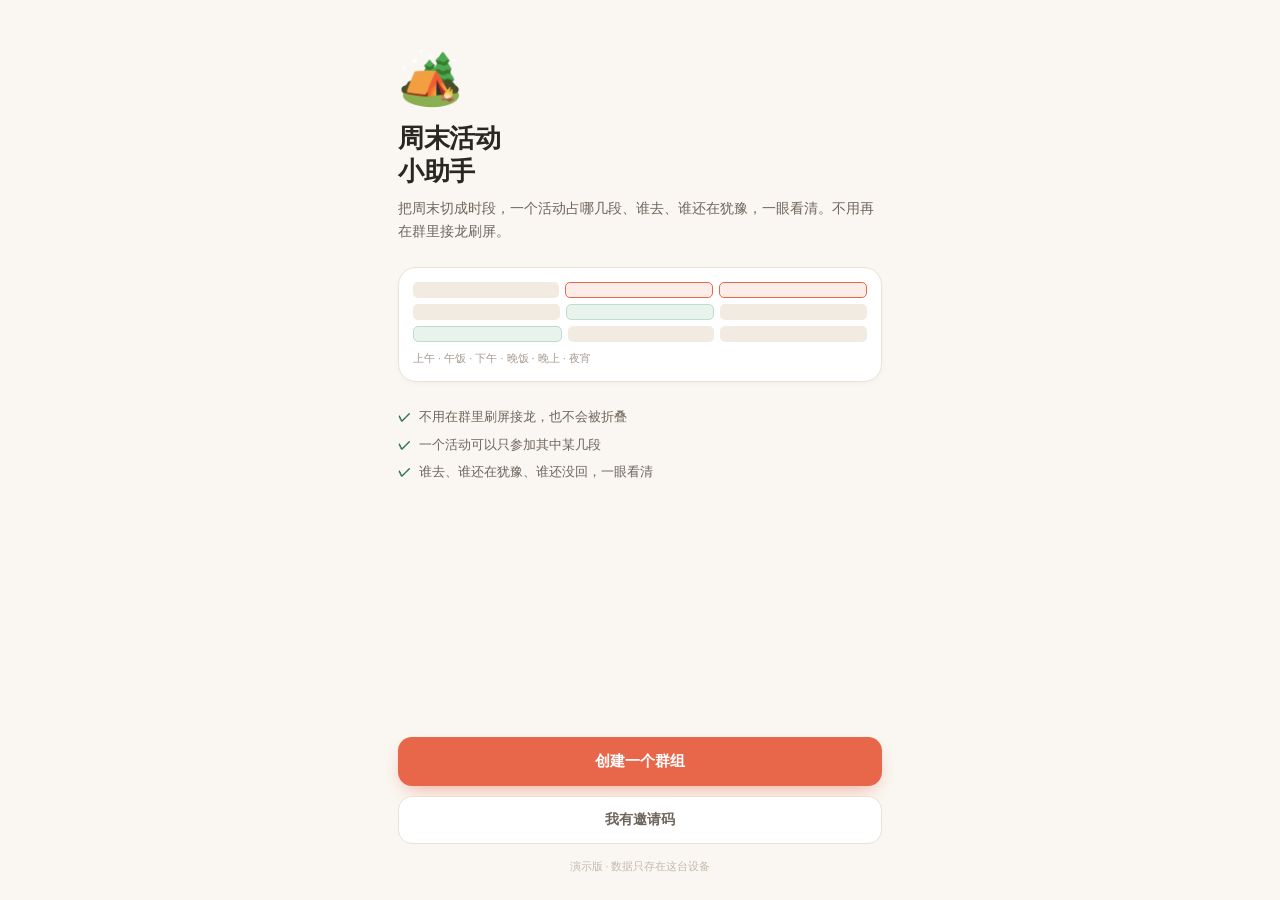
==== commit abbe6145: "Weekday evening view uses date chips and a single-day axis - Five day chips replace the cramped five" ====
--- a/index.html
+++ b/index.html
@@ -47,6 +47,9 @@
 .onb-blk.on{background:var(--accent-soft);border:1px solid var(--accent)}
 .onb-blk.g{background:var(--green-soft);border:1px solid #BFDCCC}
 .onb-cap{font-size:11px;color:var(--ink3);margin-top:8px}
+.onb-points{display:flex;flex-direction:column;gap:9px;margin-bottom:20px}
+.onb-points div{display:flex;gap:8px;font-size:13px;color:var(--ink2);line-height:1.45}
+.onb-points b{color:var(--green);flex:none;font-weight:700}
 .onb .spacer{flex:1}
 .primary{
   width:100%;background:var(--accent);color:#fff;border-radius:14px;padding:15px;
@@ -107,6 +110,20 @@
 .zoomer{display:flex;align-items:center;gap:2px;background:#fff;border:1px solid var(--line);border-radius:9px;padding:1px}
 .zoomer button{width:26px;height:23px;display:grid;place-items:center;font-size:14px;color:var(--ink2);border-radius:7px}
 .zoomer button:active{background:#F1EBE2}
+
+/* 工作日日期 chip */
+.dchips{display:flex;gap:5px;margin-bottom:8px}
+.dchip{
+  flex:1;background:#fff;border:1px solid var(--line);border-radius:11px;
+  padding:5px 2px 7px;display:flex;flex-direction:column;align-items:center;gap:0;
+  position:relative;transition:all .12s;
+}
+.dchip span{font-size:9.5px;color:var(--ink3);line-height:1.3}
+.dchip b{font-size:14px;font-weight:700;line-height:1.15;font-variant-numeric:tabular-nums}
+.dchip i{width:4px;height:4px;border-radius:50%;background:var(--accent);position:absolute;bottom:3px;display:block}
+.dchip.on{background:var(--accent-soft);border-color:var(--accent)}
+.dchip.on span,.dchip.on b{color:#B4462B}
+.dchip.today span{color:var(--accent);font-weight:700}
 
 /* ================= 日历 ================= */
 .cal{position:relative;background:#fff;border:1px solid var(--line);border-radius:16px;overflow:hidden;box-shadow:0 2px 10px -6px rgba(42,38,34,.12)}
@@ -383,6 +400,7 @@
   draft: null,
   joinDraft: null,
   sel: null,
+  eveDate: null,
   onbStep: "welcome",
   onbDraft: null
 };
@@ -417,14 +435,27 @@
 
 /* ---------------- 时间与环节 ---------------- */
 function dayRange(){ return ui.view === "evening" ? [EVE_MIN, DAY_MAX] : [DAY_MIN, DAY_MAX]; }
-function dayList(){ return ui.view === "evening" ? weekdayDates() : weekendDates(); }
+function eveDays(){ return weekdayDates(); }
+function activeEveDay(){
+  const wd = eveDays();
+  if(ui.eveDate) return wd.find(d=>ymd(d)===ui.eveDate) || wd[0];
+  const hasAct = d => activities().some(a=>a.date===ymd(d));
+  const today = wd.find(d=>isToday(d));
+  if(today && hasAct(today)) return today;
+  return wd.find(hasAct) || today || wd[0];
+}
+function dayList(){
+  if(ui.view === "evening") return [activeEveDay()];
+  return weekendDates();
+}
 
 function partsOf(a){
   const out = [];
   BANDS.forEach(b=>{
     const s = Math.max(b.s, a.start);
     const e = Math.min(b.e, a.end);
-    if(e - s >= SNAP) out.push({ id:b.id, name:b.name, start:s, end:e, kind:b.kind });
+    /* 太短的边角（比如活动只蹭到晚饭 15 分钟）不算一个环节 */
+    if(e - s >= 45) out.push({ id:b.id, name:b.name, start:s, end:e, kind:b.kind });
   });
   return out;
 }
@@ -465,6 +496,11 @@
       '<div class="onb-row"><div class="onb-blk"></div><div class="onb-blk g"></div><div class="onb-blk"></div></div>'+
       '<div class="onb-row"><div class="onb-blk g"></div><div class="onb-blk"></div><div class="onb-blk"></div></div>'+
       '<div class="onb-cap">上午 · 午饭 · 下午 · 晚饭 · 晚上 · 夜宵</div>'+
+    '</div>'+
+    '<div class="onb-points">'+
+      '<div><b>✓</b><span>不用在群里刷屏接龙，也不会被折叠</span></div>'+
+      '<div><b>✓</b><span>一个活动可以只参加其中某几段</span></div>'+
+      '<div><b>✓</b><span>谁去、谁还在犹豫、谁还没回，一眼看清</span></div>'+
     '</div>'+
     '<div class="spacer"></div>'+
     '<button class="primary" data-action="onb-create">创建一个群组</button>'+
@@ -524,6 +560,7 @@
   return '<div class="screen">'+
     renderTopbar()+
     renderViewTabs()+
+    renderDayChips()+
     renderCalendar()+
     '<div class="footer-note">演示版 · 数据只存在这台设备的浏览器里<br>'+
     '<button data-action="reset">重置演示</button></div>'+
@@ -545,7 +582,7 @@
 }
 
 function renderViewTabs(){
-  const range = ui.view==="evening" ? "周一至周五 · 17:00 以后" : rangeLabel();
+  const range = ui.view==="evening" ? "17:00 以后" : rangeLabel();
   return '<div class="vtabs">'+
     '<button class="'+(ui.view==="weekend"?"on":"")+'" data-action="view" data-v="weekend">周末</button>'+
     '<button class="'+(ui.view==="evening"?"on":"")+'" data-action="view" data-v="evening">工作日晚上</button>'+
@@ -553,6 +590,25 @@
   '<div class="vmeta"><span class="range">'+range+'</span>'+
   '<div class="zoomer"><button data-action="zoom" data-d="-1">−</button><button data-action="zoom" data-d="1">＋</button></div>'+
   '</div>';
+}
+
+/* 工作日：周一至周五的日期 chip */
+function renderDayChips(){
+  if(ui.view !== "evening") return "";
+  const wd = eveDays();
+  const active = ymd(activeEveDay());
+  let h = '<div class="dchips">';
+  wd.forEach(d=>{
+    const k = ymd(d);
+    const has = activities().some(a=>a.date===k);
+    h += '<button class="dchip '+(k===active?"on":"")+(isToday(d)?" today":"")+'" data-action="pick-eve-day" data-date="'+k+'">'+
+      '<span>'+WEEK_CN[d.getDay()].replace("周","")+'</span>'+
+      '<b>'+d.getDate()+'</b>'+
+      (has?'<i></i>':'')+
+    '</button>';
+  });
+  h += '</div>';
+  return h;
 }
 
 function rangeLabel(){
@@ -574,18 +630,20 @@
   const pxh = pxPerHour();
   const bodyH = Math.round(totalMin/60*pxh);
   const gutter = 46;
-  const isScroll = ui.view === "evening";
+  const isScroll = false;
   const avail = Math.min(492, window.innerWidth - 28) - gutter;
   const colW = isScroll ? Math.max(138, Math.floor((avail - 2)/3)) : 0;
   const innerW = isScroll ? gutter + colW*days.length : 0;
 
   let h = '<div class="cal" data-scroll="'+(isScroll?"1":"0")+'"><div class="cal-scroll"><div class="cal-inner"'+(isScroll?' style="width:'+innerW+'px"':'')+'>';
-  h += '<div class="cal-head"><div class="cal-corner"></div>';
-  days.forEach(d=>{
-    h += '<div class="cal-dayhead '+(isToday(d)?"today":"")+'"'+(isScroll?' style="width:'+colW+'px"':'')+'>'+
-         '<b>'+WEEK_CN[d.getDay()].replace("周","")+'</b><span>'+(isToday(d)?"今天":fmtMD(d))+'</span></div>';
-  });
-  h += '</div>';
+  if(days.length > 1){
+    h += '<div class="cal-head"><div class="cal-corner"></div>';
+    days.forEach(d=>{
+      h += '<div class="cal-dayhead '+(isToday(d)?"today":"")+'"'+(isScroll?' style="width:'+colW+'px"':'')+'>'+
+           '<b>'+WEEK_CN[d.getDay()].replace("周","")+'</b><span>'+(isToday(d)?"今天":fmtMD(d))+'</span></div>';
+    });
+    h += '</div>';
+  }
 
   h += '<div class="cal-body" style="height:'+bodyH+'px">';
   h += '<div class="gutter" style="height:'+bodyH+'px">';
@@ -966,6 +1024,7 @@
   if(a==="new-group"){ closeSheet(); state.onboarded=false; ui.onbStep="create"; ui.onbDraft=null; render(); return; }
 
   if(a==="view"){ ui.view = el.dataset.v; ui.sel=null; render(); return; }
+  if(a==="pick-eve-day"){ ui.eveDate = el.dataset.date; ui.sel=null; render(); return; }
   if(a==="zoom"){
     const d = +el.dataset.d;
     ui.zoom = Math.min(2, Math.max(0.7, Math.round((ui.zoom + d*0.15)*100)/100));
@@ -1150,7 +1209,13 @@
   if(!dragCtx) return;
   const ctx = dragCtx;
   dragCtx = null;
-  if(!ctx.moved) return;
+  if(!ctx.moved){
+    /* 轻点一下：吸附到整点/半点，默认选中 1 小时 */
+    const m = Math.round(ctx.a / 30) * 30;
+    ui.sel = { date: ctx.date, a: m, b: Math.min(DAY_MAX, m + 60) };
+    render();
+    return;
+  }
   const a = Math.min(ui.sel.a, ui.sel.b), b = Math.max(ui.sel.a, ui.sel.b);
   if(b - a < SNAP) ui.sel = { date: ctx.date, a:ctx.a, b:Math.min(DAY_MAX, ctx.a + SNAP) };
   render();
